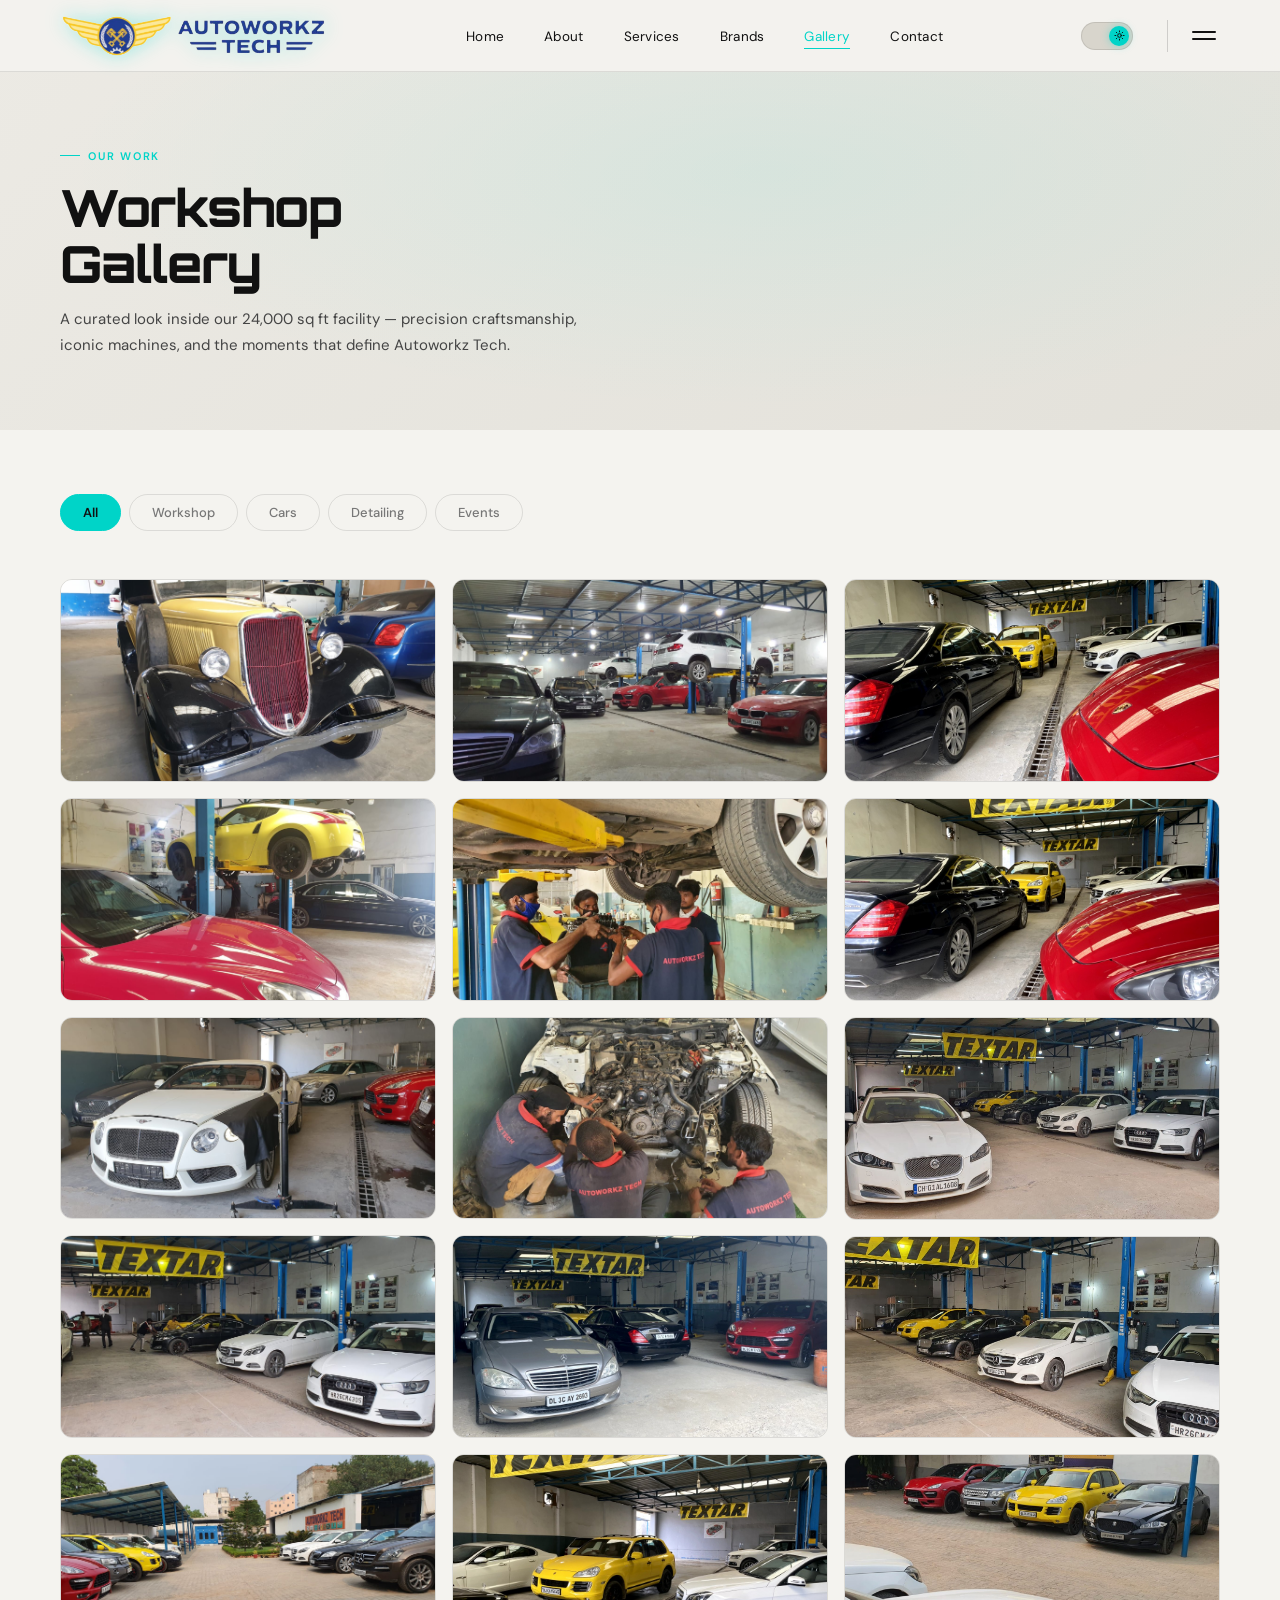
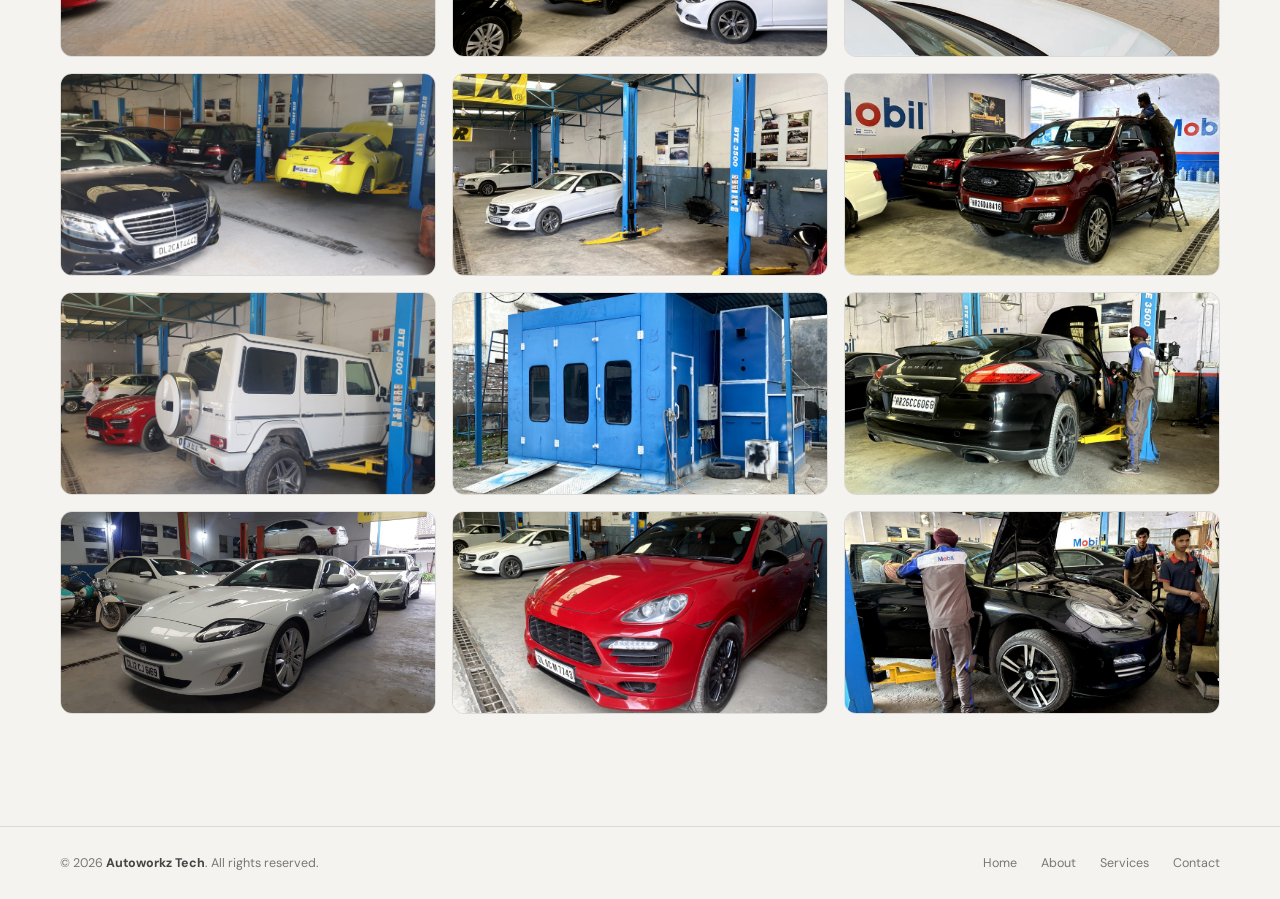
==== gallery.html @ c35561e0 "first commit" ====
﻿<!DOCTYPE html>
<html lang="en">

<head>
    <meta charset="UTF-8" />
    <meta name="viewport" content="width=device-width,initial-scale=1.0" />
    <title>Gallery — Autoworkz Tech</title>
    <meta name="description"
        content="Explore the Autoworkz Tech gallery — behind the scenes of our 24,000 sq ft luxury car service workshop in New Delhi. Porsche, Mercedes, BMW, Bentley & more." />
    <link rel="preconnect" href="https://fonts.googleapis.com" />
    <link rel="preconnect" href="https://fonts.gstatic.com" crossorigin />
    <link
        href="https://fonts.googleapis.com/css2?family=Orbitron:wght@400;600;700;800;900&family=DM+Sans:ital,wght@0,300;0,400;0,500;0,600;1,400&display=swap"
        rel="stylesheet" />
    <link rel="stylesheet" href="css/gallery.css" />
    <script>
        /* Prevent flash of wrong theme */
        (function () {
            var saved = localStorage.getItem('awt-theme');
            var sys = window.matchMedia('(prefers-color-scheme: dark)').matches ? 'dark' : 'light';
            document.documentElement.dataset.theme = saved || sys;
        })();
    </script>
</head>

<body>

    <!-- ══════════ NAVBAR ══════════ -->
    <nav class="navbar" id="navbar">
        <div class="container">
            <a href="index.html" class="logo">
                <img src="awt-h-logo.png" alt="Autoworkz Tech Logo"
                    style="height:44px;width:auto;display:block;filter:drop-shadow(0 0 10px rgba(0,212,200,.35));" />
            </a>
            <ul class="nav-links">
                <li><a href="index.html#home">Home</a></li>
                <li><a href="index.html#about">About</a></li>
                <li><a href="index.html#services">Services</a></li>
                <li><a href="index.html#brands">Brands</a></li>
                <li><a href="gallery.html" class="active">Gallery</a></li>
                <li><a href="index.html#contact">Contact</a></li>
            </ul>
            <div class="nav-right">
                <button class="theme-toggle" id="themeToggle" aria-label="Toggle colour theme">
                    <span class="tt-track">
                        <span class="tt-thumb">
                            <svg class="tt-icon tt-sun" viewBox="0 0 24 24">
                                <circle cx="12" cy="12" r="4" />
                                <line x1="12" y1="2" x2="12" y2="4" />
                                <line x1="12" y1="20" x2="12" y2="22" />
                                <line x1="4.93" y1="4.93" x2="6.34" y2="6.34" />
                                <line x1="17.66" y1="17.66" x2="19.07" y2="19.07" />
                                <line x1="2" y1="12" x2="4" y2="12" />
                                <line x1="20" y1="12" x2="22" y2="12" />
                                <line x1="4.93" y1="19.07" x2="6.34" y2="17.66" />
                                <line x1="17.66" y1="6.34" x2="19.07" y2="4.93" />
                            </svg>
                            <svg class="tt-icon tt-moon" viewBox="0 0 24 24">
                                <path d="M21 12.79A9 9 0 1 1 11.21 3 7 7 0 0 0 21 12.79z" stroke-linejoin="round" />
                            </svg>
                        </span>
                    </span>
                </button>
                <div class="nav-div"></div>
                <button class="hamburger" id="hbg" aria-label="Menu"><span></span><span></span></button>
            </div>
        </div>
    </nav>

    <!-- ══════════ MOBILE NAV ══════════ -->
    <div class="nav-mobile" id="navMobile">
        <div class="nav-mobile-inner">
            <a href="index.html#home" class="nav-m-link">Home</a>
            <a href="index.html#about" class="nav-m-link">About</a>
            <a href="index.html#services" class="nav-m-link">Services</a>
            <a href="index.html#brands" class="nav-m-link">Brands</a>
            <a href="gallery.html" class="nav-m-link">Gallery</a>
            <a href="index.html#contact" class="nav-m-link">Contact</a>
        </div>
    </div>

    <!-- ══════════ PAGE HERO ══════════ -->
    <section class="page-hero">
        <div class="container page-hero-content">
            <div class="page-eyebrow">Our Work</div>
            <h1 class="page-title">Workshop<br />Gallery</h1>
            <p class="page-sub">A curated look inside our 24,000 sq ft facility — precision craftsmanship,
                iconic
                machines, and the moments that define Autoworkz Tech.</p>
        </div>
    </section>

    <!-- ══════════ GALLERY ══════════ -->
    <section class="gallery-section">
        <div class="container">

            <!-- Filter Tabs -->
            <div class="gallery-filters">
                <button class="filter-btn active" data-filter="all">All</button>
                <button class="filter-btn" data-filter="workshop">Workshop</button>
                <button class="filter-btn" data-filter="cars">Cars</button>
                <button class="filter-btn" data-filter="detailing">Detailing</button>
                <button class="filter-btn" data-filter="events">Events</button>
            </div>

            <!-- Masonry Grid — Autoworkz Tech assets -->
            <div class="gallery-grid" id="galleryGrid">

                <div class="gallery-item" data-category="workshop" data-title="Precision Service Bay"
                    data-tag="Workshop">
                    <img src="assets/carservice-8.jpg" alt="Precision service bay at Autoworkz Tech" loading="lazy" />
                    <div class="gallery-overlay">
                        <span class="gallery-overlay-tag">Workshop</span>
                        <span class="gallery-overlay-title">Precision Service Bay</span>
                    </div>
                    <div class="gallery-zoom-icon">
                        <svg viewBox="0 0 24 24">
                            <circle cx="11" cy="11" r="8" />
                            <line x1="21" y1="21" x2="16.65" y2="16.65" />
                            <line x1="11" y1="8" x2="11" y2="14" />
                            <line x1="8" y1="11" x2="14" y2="11" />
                        </svg>
                    </div>
                </div>

                <div class="gallery-item" data-category="cars" data-title="Luxury Car — In for Service" data-tag="Cars">
                    <img src="assets/carservice-9-1.jpg" alt="Luxury car in for service at Autoworkz Tech"
                        loading="lazy" />
                    <div class="gallery-overlay">
                        <span class="gallery-overlay-tag">Cars</span>
                        <span class="gallery-overlay-title">Luxury Car — In for Service</span>
                    </div>
                    <div class="gallery-zoom-icon">
                        <svg viewBox="0 0 24 24">
                            <circle cx="11" cy="11" r="8" />
                            <line x1="21" y1="21" x2="16.65" y2="16.65" />
                            <line x1="11" y1="8" x2="11" y2="14" />
                            <line x1="8" y1="11" x2="14" y2="11" />
                        </svg>
                    </div>
                </div>

                <div class="gallery-item" data-category="detailing" data-title="Deep Clean Detail" data-tag="Detailing">
                    <img src="assets/carservice-12-1.jpg" alt="Deep clean detailing work" loading="lazy" />
                    <div class="gallery-overlay">
                        <span class="gallery-overlay-tag">Detailing</span>
                        <span class="gallery-overlay-title">Deep Clean Detail</span>
                    </div>
                    <div class="gallery-zoom-icon">
                        <svg viewBox="0 0 24 24">
                            <circle cx="11" cy="11" r="8" />
                            <line x1="21" y1="21" x2="16.65" y2="16.65" />
                            <line x1="11" y1="8" x2="11" y2="14" />
                            <line x1="8" y1="11" x2="14" y2="11" />
                        </svg>
                    </div>
                </div>

                <div class="gallery-item" data-category="workshop" data-title="Under the Hood" data-tag="Workshop">
                    <img src="assets/carservice-14-1.jpg" alt="Engine diagnostic check at Autoworkz Tech"
                        loading="lazy" />
                    <div class="gallery-overlay">
                        <span class="gallery-overlay-tag">Workshop</span>
                        <span class="gallery-overlay-title">Under the Hood</span>
                    </div>
                    <div class="gallery-zoom-icon">
                        <svg viewBox="0 0 24 24">
                            <circle cx="11" cy="11" r="8" />
                            <line x1="21" y1="21" x2="16.65" y2="16.65" />
                            <line x1="11" y1="8" x2="11" y2="14" />
                            <line x1="8" y1="11" x2="14" y2="11" />
                        </svg>
                    </div>
                </div>

                <div class="gallery-item" data-category="cars" data-title="Performance Ready" data-tag="Cars">
                    <img src="assets/carservice-15.jpg" alt="Performance car ready at Autoworkz Tech" loading="lazy" />
                    <div class="gallery-overlay">
                        <span class="gallery-overlay-tag">Cars</span>
                        <span class="gallery-overlay-title">Performance Ready</span>
                    </div>
                    <div class="gallery-zoom-icon">
                        <svg viewBox="0 0 24 24">
                            <circle cx="11" cy="11" r="8" />
                            <line x1="21" y1="21" x2="16.65" y2="16.65" />
                            <line x1="11" y1="8" x2="11" y2="14" />
                            <line x1="8" y1="11" x2="14" y2="11" />
                        </svg>
                    </div>
                </div>

                <div class="gallery-item" data-category="detailing" data-title="Paint Correction" data-tag="Detailing">
                    <img src="assets/carservice-16.jpg" alt="Paint correction work at Autoworkz Tech" loading="lazy" />
                    <div class="gallery-overlay">
                        <span class="gallery-overlay-tag">Detailing</span>
                        <span class="gallery-overlay-title">Paint Correction</span>
                    </div>
                    <div class="gallery-zoom-icon">
                        <svg viewBox="0 0 24 24">
                            <circle cx="11" cy="11" r="8" />
                            <line x1="21" y1="21" x2="16.65" y2="16.65" />
                            <line x1="11" y1="8" x2="11" y2="14" />
                            <line x1="8" y1="11" x2="14" y2="11" />
                        </svg>
                    </div>
                </div>

                <div class="gallery-item" data-category="workshop" data-title="Suspension Work" data-tag="Workshop">
                    <img src="assets/carservice-19-1.jpg" alt="Suspension overhaul at Autoworkz Tech" loading="lazy" />
                    <div class="gallery-overlay">
                        <span class="gallery-overlay-tag">Workshop</span>
                        <span class="gallery-overlay-title">Suspension Work</span>
                    </div>
                    <div class="gallery-zoom-icon">
                        <svg viewBox="0 0 24 24">
                            <circle cx="11" cy="11" r="8" />
                            <line x1="21" y1="21" x2="16.65" y2="16.65" />
                            <line x1="11" y1="8" x2="11" y2="14" />
                            <line x1="8" y1="11" x2="14" y2="11" />
                        </svg>
                    </div>
                </div>

                <div class="gallery-item" data-category="cars" data-title="Showcase — Workshop Floor" data-tag="Cars">
                    <img src="assets/carservice-20-1.jpg" alt="Car on workshop floor at Autoworkz Tech"
                        loading="lazy" />
                    <div class="gallery-overlay">
                        <span class="gallery-overlay-tag">Cars</span>
                        <span class="gallery-overlay-title">Showcase — Workshop Floor</span>
                    </div>
                    <div class="gallery-zoom-icon">
                        <svg viewBox="0 0 24 24">
                            <circle cx="11" cy="11" r="8" />
                            <line x1="21" y1="21" x2="16.65" y2="16.65" />
                            <line x1="11" y1="8" x2="11" y2="14" />
                            <line x1="8" y1="11" x2="14" y2="11" />
                        </svg>
                    </div>
                </div>

                <div class="gallery-item" data-category="events" data-title="Open House 2024" data-tag="Events">
                    <img src="assets/carservice-21-1.jpg" alt="Autoworkz Open House 2024" loading="lazy" />
                    <div class="gallery-overlay">
                        <span class="gallery-overlay-tag">Events</span>
                        <span class="gallery-overlay-title">Open House 2024</span>
                    </div>
                    <div class="gallery-zoom-icon">
                        <svg viewBox="0 0 24 24">
                            <circle cx="11" cy="11" r="8" />
                            <line x1="21" y1="21" x2="16.65" y2="16.65" />
                            <line x1="11" y1="8" x2="11" y2="14" />
                            <line x1="8" y1="11" x2="14" y2="11" />
                        </svg>
                    </div>
                </div>

                <div class="gallery-item" data-category="detailing" data-title="Interior Restoration"
                    data-tag="Detailing">
                    <img src="assets/carservice-22.jpg" alt="Interior restoration at Autoworkz Tech" loading="lazy" />
                    <div class="gallery-overlay">
                        <span class="gallery-overlay-tag">Detailing</span>
                        <span class="gallery-overlay-title">Interior Restoration</span>
                    </div>
                    <div class="gallery-zoom-icon">
                        <svg viewBox="0 0 24 24">
                            <circle cx="11" cy="11" r="8" />
                            <line x1="21" y1="21" x2="16.65" y2="16.65" />
                            <line x1="11" y1="8" x2="11" y2="14" />
                            <line x1="8" y1="11" x2="14" y2="11" />
                        </svg>
                    </div>
                </div>

                <div class="gallery-item" data-category="workshop" data-title="Diagnostic Suite" data-tag="Workshop">
                    <img src="assets/carservice-23-1.jpg" alt="Diagnostic suite at Autoworkz Tech" loading="lazy" />
                    <div class="gallery-overlay">
                        <span class="gallery-overlay-tag">Workshop</span>
                        <span class="gallery-overlay-title">Diagnostic Suite</span>
                    </div>
                    <div class="gallery-zoom-icon">
                        <svg viewBox="0 0 24 24">
                            <circle cx="11" cy="11" r="8" />
                            <line x1="21" y1="21" x2="16.65" y2="16.65" />
                            <line x1="11" y1="8" x2="11" y2="14" />
                            <line x1="8" y1="11" x2="14" y2="11" />
                        </svg>
                    </div>
                </div>

                <div class="gallery-item" data-category="cars" data-title="Wheels & Tyres Fitment" data-tag="Cars">
                    <img src="assets/carservice-26-1.jpg" alt="Wheel and tyre fitment at Autoworkz Tech"
                        loading="lazy" />
                    <div class="gallery-overlay">
                        <span class="gallery-overlay-tag">Cars</span>
                        <span class="gallery-overlay-title">Wheels & Tyres Fitment</span>
                    </div>
                    <div class="gallery-zoom-icon">
                        <svg viewBox="0 0 24 24">
                            <circle cx="11" cy="11" r="8" />
                            <line x1="21" y1="21" x2="16.65" y2="16.65" />
                            <line x1="11" y1="8" x2="11" y2="14" />
                            <line x1="8" y1="11" x2="14" y2="11" />
                        </svg>
                    </div>
                </div>

                <div class="gallery-item" data-category="events" data-title="Luxury Car Meet" data-tag="Events">
                    <img src="assets/carservice-27.jpg" alt="Luxury car meet at Autoworkz Tech" loading="lazy" />
                    <div class="gallery-overlay">
                        <span class="gallery-overlay-tag">Events</span>
                        <span class="gallery-overlay-title">Luxury Car Meet</span>
                    </div>
                    <div class="gallery-zoom-icon">
                        <svg viewBox="0 0 24 24">
                            <circle cx="11" cy="11" r="8" />
                            <line x1="21" y1="21" x2="16.65" y2="16.65" />
                            <line x1="11" y1="8" x2="11" y2="14" />
                            <line x1="8" y1="11" x2="14" y2="11" />
                        </svg>
                    </div>
                </div>

                <div class="gallery-item" data-category="detailing" data-title="Ceramic Coat Application"
                    data-tag="Detailing">
                    <img src="assets/carservice-28.jpg" alt="Ceramic coating application at Autoworkz Tech"
                        loading="lazy" />
                    <div class="gallery-overlay">
                        <span class="gallery-overlay-tag">Detailing</span>
                        <span class="gallery-overlay-title">Ceramic Coat Application</span>
                    </div>
                    <div class="gallery-zoom-icon">
                        <svg viewBox="0 0 24 24">
                            <circle cx="11" cy="11" r="8" />
                            <line x1="21" y1="21" x2="16.65" y2="16.65" />
                            <line x1="11" y1="8" x2="11" y2="14" />
                            <line x1="8" y1="11" x2="14" y2="11" />
                        </svg>
                    </div>
                </div>

                <div class="gallery-item" data-category="workshop" data-title="Brake & Rotor Service"
                    data-tag="Workshop">
                    <img src="assets/carservice-29.jpg" alt="Brake and rotor service at Autoworkz Tech"
                        loading="lazy" />
                    <div class="gallery-overlay">
                        <span class="gallery-overlay-tag">Workshop</span>
                        <span class="gallery-overlay-title">Brake & Rotor Service</span>
                    </div>
                    <div class="gallery-zoom-icon">
                        <svg viewBox="0 0 24 24">
                            <circle cx="11" cy="11" r="8" />
                            <line x1="21" y1="21" x2="16.65" y2="16.65" />
                            <line x1="11" y1="8" x2="11" y2="14" />
                            <line x1="8" y1="11" x2="14" y2="11" />
                        </svg>
                    </div>
                </div>

                <div class="gallery-item" data-category="cars" data-title="Post-Service Handover" data-tag="Cars">
                    <img src="assets/carservice-30-1.jpg" alt="Post-service car handover at Autoworkz Tech"
                        loading="lazy" />
                    <div class="gallery-overlay">
                        <span class="gallery-overlay-tag">Cars</span>
                        <span class="gallery-overlay-title">Post-Service Handover</span>
                    </div>
                    <div class="gallery-zoom-icon">
                        <svg viewBox="0 0 24 24">
                            <circle cx="11" cy="11" r="8" />
                            <line x1="21" y1="21" x2="16.65" y2="16.65" />
                            <line x1="11" y1="8" x2="11" y2="14" />
                            <line x1="8" y1="11" x2="14" y2="11" />
                        </svg>
                    </div>
                </div>

                <div class="gallery-item" data-category="events" data-title="Annual Autoworkz Showcase"
                    data-tag="Events">
                    <img src="assets/carservice-31.jpg" alt="Annual Autoworkz Tech showcase" loading="lazy" />
                    <div class="gallery-overlay">
                        <span class="gallery-overlay-tag">Events</span>
                        <span class="gallery-overlay-title">Annual Autoworkz Showcase</span>
                    </div>
                    <div class="gallery-zoom-icon">
                        <svg viewBox="0 0 24 24">
                            <circle cx="11" cy="11" r="8" />
                            <line x1="21" y1="21" x2="16.65" y2="16.65" />
                            <line x1="11" y1="8" x2="11" y2="14" />
                            <line x1="8" y1="11" x2="14" y2="11" />
                        </svg>
                    </div>
                </div>

                <div class="gallery-item" data-category="workshop" data-title="Full Lift Inspection"
                    data-tag="Workshop">
                    <img src="assets/carservice-32-1.jpg" alt="Full lift inspection at Autoworkz Tech" loading="lazy" />
                    <div class="gallery-overlay">
                        <span class="gallery-overlay-tag">Workshop</span>
                        <span class="gallery-overlay-title">Full Lift Inspection</span>
                    </div>
                    <div class="gallery-zoom-icon">
                        <svg viewBox="0 0 24 24">
                            <circle cx="11" cy="11" r="8" />
                            <line x1="21" y1="21" x2="16.65" y2="16.65" />
                            <line x1="11" y1="8" x2="11" y2="14" />
                            <line x1="8" y1="11" x2="14" y2="11" />
                        </svg>
                    </div>
                </div>

                <div class="gallery-item" data-category="detailing" data-title="Polishing Finish" data-tag="Detailing">
                    <img src="assets/carservice-33.jpg" alt="Machine polishing finish at Autoworkz Tech"
                        loading="lazy" />
                    <div class="gallery-overlay">
                        <span class="gallery-overlay-tag">Detailing</span>
                        <span class="gallery-overlay-title">Polishing Finish</span>
                    </div>
                    <div class="gallery-zoom-icon">
                        <svg viewBox="0 0 24 24">
                            <circle cx="11" cy="11" r="8" />
                            <line x1="21" y1="21" x2="16.65" y2="16.65" />
                            <line x1="11" y1="8" x2="11" y2="14" />
                            <line x1="8" y1="11" x2="14" y2="11" />
                        </svg>
                    </div>
                </div>

                <div class="gallery-item" data-category="cars" data-title="High-Performance Build" data-tag="Cars">
                    <img src="assets/carservice-34.jpg" alt="High-performance build at Autoworkz Tech" loading="lazy" />
                    <div class="gallery-overlay">
                        <span class="gallery-overlay-tag">Cars</span>
                        <span class="gallery-overlay-title">High-Performance Build</span>
                    </div>
                    <div class="gallery-zoom-icon">
                        <svg viewBox="0 0 24 24">
                            <circle cx="11" cy="11" r="8" />
                            <line x1="21" y1="21" x2="16.65" y2="16.65" />
                            <line x1="11" y1="8" x2="11" y2="14" />
                            <line x1="8" y1="11" x2="14" y2="11" />
                        </svg>
                    </div>
                </div>

                <div class="gallery-item" data-category="workshop" data-title="Gearbox Overhaul" data-tag="Workshop">
                    <img src="assets/carservice-35.jpg" alt="Gearbox overhaul at Autoworkz Tech" loading="lazy" />
                    <div class="gallery-overlay">
                        <span class="gallery-overlay-tag">Workshop</span>
                        <span class="gallery-overlay-title">Gearbox Overhaul</span>
                    </div>
                    <div class="gallery-zoom-icon">
                        <svg viewBox="0 0 24 24">
                            <circle cx="11" cy="11" r="8" />
                            <line x1="21" y1="21" x2="16.65" y2="16.65" />
                            <line x1="11" y1="8" x2="11" y2="14" />
                            <line x1="8" y1="11" x2="14" y2="11" />
                        </svg>
                    </div>
                </div>

                <div class="gallery-item" data-category="detailing" data-title="Exterior Wrap Prep"
                    data-tag="Detailing">
                    <img src="assets/carservice-37.jpg" alt="Exterior wrap prep at Autoworkz Tech" loading="lazy" />
                    <div class="gallery-overlay">
                        <span class="gallery-overlay-tag">Detailing</span>
                        <span class="gallery-overlay-title">Exterior Wrap Prep</span>
                    </div>
                    <div class="gallery-zoom-icon">
                        <svg viewBox="0 0 24 24">
                            <circle cx="11" cy="11" r="8" />
                            <line x1="21" y1="21" x2="16.65" y2="16.65" />
                            <line x1="11" y1="8" x2="11" y2="14" />
                            <line x1="8" y1="11" x2="14" y2="11" />
                        </svg>
                    </div>
                </div>

                <div class="gallery-item" data-category="events" data-title="Client Delivery Day" data-tag="Events">
                    <img src="assets/carservice-38-2.jpg" alt="Client car delivery day at Autoworkz Tech"
                        loading="lazy" />
                    <div class="gallery-overlay">
                        <span class="gallery-overlay-tag">Events</span>
                        <span class="gallery-overlay-title">Client Delivery Day</span>
                    </div>
                    <div class="gallery-zoom-icon">
                        <svg viewBox="0 0 24 24">
                            <circle cx="11" cy="11" r="8" />
                            <line x1="21" y1="21" x2="16.65" y2="16.65" />
                            <line x1="11" y1="8" x2="11" y2="14" />
                            <line x1="8" y1="11" x2="14" y2="11" />
                        </svg>
                    </div>
                </div>

                <div class="gallery-item" data-category="cars" data-title="Detail Shot — Stance" data-tag="Cars">
                    <img src="assets/carservice-39-1.jpg" alt="Car stance detail shot at Autoworkz Tech"
                        loading="lazy" />
                    <div class="gallery-overlay">
                        <span class="gallery-overlay-tag">Cars</span>
                        <span class="gallery-overlay-title">Detail Shot — Stance</span>
                    </div>
                    <div class="gallery-zoom-icon">
                        <svg viewBox="0 0 24 24">
                            <circle cx="11" cy="11" r="8" />
                            <line x1="21" y1="21" x2="16.65" y2="16.65" />
                            <line x1="11" y1="8" x2="11" y2="14" />
                            <line x1="8" y1="11" x2="14" y2="11" />
                        </svg>
                    </div>
                </div>
            </div>
    </section>

    <!-- ══════════ LIGHTBOX ══════════ -->
    <div class="lightbox" id="lightbox" role="dialog" aria-modal="true" aria-label="Image viewer">
        <div class="lightbox-inner">
            <button class="lightbox-close" id="lbClose" aria-label="Close">
                <svg viewBox="0 0 24 24">
                    <line x1="18" y1="6" x2="6" y2="18" />
                    <line x1="6" y1="6" x2="18" y2="18" />
                </svg>
            </button>
            <button class="lightbox-nav lightbox-prev" id="lbPrev" aria-label="Previous">
                <svg viewBox="0 0 24 24">
                    <polyline points="15 18 9 12 15 6" />
                </svg>
            </button>
            <img class="lightbox-img" id="lbImg" src="" alt="" />
            <button class="lightbox-nav lightbox-next" id="lbNext" aria-label="Next">
                <svg viewBox="0 0 24 24">
                    <polyline points="9 18 15 12 9 6" />
                </svg>
            </button>
            <div class="lightbox-caption">
                <div class="lightbox-caption-tag" id="lbTag"></div>
                <div class="lightbox-caption-title" id="lbTitle"></div>
            </div>
        </div>
    </div>

    <!-- ══════════ FOOTER ══════════ -->
    <footer class="footer">
        <div class="container">
            <div class="footer-left">
                &copy; 2026 <strong>Autoworkz Tech</strong>. All rights reserved.
            </div>
            <div class="footer-right">
                <a href="index.html">Home</a>
                <a href="index.html#about">About</a>
                <a href="index.html#services">Services</a>
                <a href="index.html#contact">Contact</a>
            </div>
        </div>
    </footer>
    <script src="js/gallery.js"></script>
</body>

</html>
---- css/gallery.css ----
﻿:root {
    --bg: #1a1a1a;
    --bg2: #202020;
    --bg3: #252525;
    --bg4: #2e2e2e;
    --txt: #fff;
    --txt2: #ccc;
    --muted: #888;
    --accent: #00d4c8;
    --accent-glow: rgba(0, 212, 200, .4);
    --accent-dark: #00a89e;
    --border: rgba(255, 255, 255, .1);
    --div: rgba(255, 255, 255, .18);
    --r-card: 12px;
    --r-btn: 50px;
    --shadow-accent: 0 0 24px rgba(0, 212, 200, .35);
    --fast: 150ms ease;
    --mid: 250ms ease;
    --max: 1280px;
}

/* ══ LIGHT MODE OVERRIDES ══ */
[data-theme="light"] {
    --bg: #f4f3ef;
    --bg2: #eceae4;
    --bg3: #e3e1da;
    --bg4: #d8d5cc;
    --txt: #111111;
    --txt2: #444444;
    --muted: #777777;
    --border: rgba(0, 0, 0, .10);
    --div: rgba(0, 0, 0, .15);
    --shadow-accent: 0 0 24px rgba(0, 212, 200, .20);
}

[data-theme="light"] .navbar.scrolled {
    background: rgba(244, 243, 239, .95);
}

/* Gallery navbar always-visible bg */
[data-theme="light"] .navbar {
    background: rgba(244, 243, 239, .95);
    border-bottom-color: rgba(0, 0, 0, .10);
}

/* Page hero */
[data-theme="light"] .page-hero {
    background: linear-gradient(135deg, #eceae4 0%, #e3e1da 100%);
}

/* ══ THEME TOGGLE PILL ══ */
.theme-toggle {
    background: none;
    border: none;
    cursor: pointer;
    padding: 0;
    display: flex;
    align-items: center;
    margin-right: 14px;
    flex-shrink: 0;
}

.tt-track {
    width: 52px;
    height: 28px;
    background: var(--bg4);
    border-radius: 50px;
    border: 1px solid var(--border);
    position: relative;
    transition: background var(--mid), border-color var(--mid);
}

.tt-thumb {
    position: absolute;
    top: 3px;
    left: 3px;
    width: 20px;
    height: 20px;
    border-radius: 50%;
    background: var(--accent);
    box-shadow: 0 0 8px var(--accent-glow);
    transition: transform var(--mid);
    display: flex;
    align-items: center;
    justify-content: center;
}

[data-theme="light"] .tt-thumb {
    transform: translateX(24px);
}

.tt-icon {
    width: 11px;
    height: 11px;
    stroke: #0a0a0a;
    fill: none;
    stroke-width: 2;
    stroke-linecap: round;
    position: absolute;
    transition: opacity var(--mid);
}

.tt-sun {
    opacity: 0;
}

.tt-moon {
    opacity: 1;
}

[data-theme="light"] .tt-sun {
    opacity: 1;
}

[data-theme="light"] .tt-moon {
    opacity: 0;
}

*,
*::before,
*::after {
    box-sizing: border-box;
    margin: 0;
    padding: 0;
}

html {
    scroll-behavior: smooth;
}

body {
    font-family: 'DM Sans', sans-serif;
    background: var(--bg);
    color: var(--txt);
    overflow-x: hidden;
}

img {
    display: block;
    max-width: 100%;
}

a {
    text-decoration: none;
    color: inherit;
}

ul {
    list-style: none;
}

/* ── Container ── */
.container {
    max-width: var(--max);
    margin: 0 auto;
    padding: 0 60px;
}

/* ══════════════ NAVBAR ══════════════ */
.navbar {
    position: fixed;
    top: 0;
    left: 0;
    right: 0;
    z-index: 100;
    height: 72px;
    display: flex;
    align-items: center;
    background: rgba(26, 26, 26, .93);
    backdrop-filter: blur(16px);
    border-bottom: 1px solid var(--border);
}

.navbar .container {
    display: flex;
    align-items: center;
    width: 100%;
}

.logo {
    display: flex;
    align-items: center;
    gap: 10px;
    flex-shrink: 0;
}

.logo-icon {
    width: 40px;
    height: 40px;
}

.logo-icon svg {
    width: 100%;
    height: 100%;
    filter: drop-shadow(0 0 10px rgba(0, 212, 200, .55));
}

.logo-text {
    display: flex;
    flex-direction: column;
    line-height: 1;
}

.logo-name {
    font-family: 'Orbitron', sans-serif;
    font-size: 16px;
    font-weight: 800;
    letter-spacing: .06em;
    color: var(--txt);
}

.logo-tag {
    font-size: 9px;
    font-weight: 500;
    letter-spacing: .18em;
    text-transform: uppercase;
    color: var(--accent);
}

.nav-links {
    display: flex;
    align-items: center;
    gap: 40px;
    margin: 0 auto;
}

.nav-links a {
    font-size: 13.5px;
    letter-spacing: .02em;
    color: var(--txt);
    transition: color var(--fast);
    position: relative;
}

.nav-links a::after {
    content: '';
    position: absolute;
    bottom: -4px;
    left: 0;
    width: 0;
    height: 1px;
    background: var(--accent);
    transition: width var(--fast);
}

.nav-links a:hover {
    color: var(--accent);
}

.nav-links a:hover::after {
    width: 100%;
}

.nav-links a.active {
    color: var(--accent);
}

.nav-links a.active::after {
    width: 100%;
}

.nav-right {
    display: flex;
    align-items: center;
    gap: 20px;
    flex-shrink: 0;
}

.nav-div {
    width: 1px;
    height: 32px;
    background: var(--div);
}

.hamburger {
    display: flex;
    flex-direction: column;
    gap: 5px;
    cursor: pointer;
    padding: 4px;
    background: none;
    border: none;
}

.hamburger span {
    display: block;
    width: 24px;
    height: 2px;
    background: var(--txt);
    border-radius: 2px;
    transition: var(--fast);
}

.hamburger:hover span {
    background: var(--accent);
}

/* ══════════════ PAGE HERO ══════════════ */
.page-hero {
    position: relative;
    padding: 140px 0 72px;
    overflow: hidden;
    background: linear-gradient(135deg, #181818 0%, #1e1e1e 100%);
}

.page-hero::before {
    content: '';
    position: absolute;
    inset: 0;
    background: radial-gradient(ellipse at 60% 40%, rgba(0, 212, 200, .07) 0%, transparent 65%);
}

.page-hero-content {
    position: relative;
    z-index: 1;
}

.page-eyebrow {
    display: inline-flex;
    align-items: center;
    gap: 8px;
    font-size: 11px;
    font-weight: 600;
    letter-spacing: .16em;
    text-transform: uppercase;
    color: var(--accent);
    margin-bottom: 16px;
}

.page-eyebrow::before {
    content: '';
    width: 20px;
    height: 1px;
    background: var(--accent);
}

.page-title {
    font-family: 'Orbitron', sans-serif;
    font-size: clamp(32px, 4vw, 54px);
    font-weight: 800;
    line-height: 1.1;
    letter-spacing: -.02em;
    color: var(--txt);
    margin-bottom: 16px;
}

.page-sub {
    font-size: 15px;
    line-height: 1.7;
    color: var(--txt2);
    max-width: 560px;
}

/* ══════════════ GALLERY SECTION ══════════════ */
.gallery-section {
    padding: 64px 0 96px;
    background: var(--bg);
}

/* Filter Tabs */
.gallery-filters {
    display: flex;
    align-items: center;
    gap: 8px;
    flex-wrap: wrap;
    margin-bottom: 48px;
}

.filter-btn {
    background: transparent;
    border: 1px solid var(--border);
    border-radius: var(--r-btn);
    padding: 9px 22px;
    font-family: 'DM Sans', sans-serif;
    font-size: 13px;
    font-weight: 500;
    color: var(--muted);
    cursor: pointer;
    transition: border-color var(--fast), color var(--fast), background var(--fast);
}

.filter-btn:hover {
    border-color: rgba(0, 212, 200, .4);
    color: var(--txt);
}

.filter-btn.active {
    background: var(--accent);
    border-color: var(--accent);
    color: #111;
    font-weight: 600;
}

/* Masonry Grid */
.gallery-grid {
    columns: 3;
    column-gap: 16px;
}

.gallery-item {
    break-inside: avoid;
    margin-bottom: 16px;
    border-radius: var(--r-card);
    overflow: hidden;
    position: relative;
    cursor: pointer;
    border: 1px solid var(--border);
    opacity: 0;
    transform: translateY(24px);
    transition: opacity .5s ease, transform .5s ease, border-color var(--mid), box-shadow var(--mid);
}

.gallery-item.visible {
    opacity: 1;
    transform: translateY(0);
}

.gallery-item:hover {
    border-color: rgba(0, 212, 200, .4);
    box-shadow: 0 16px 48px rgba(0, 0, 0, .5);
}

.gallery-item img {
    width: 100%;
    height: auto;
    display: block;
    transition: transform .5s cubic-bezier(.23, 1, .32, 1);
}

.gallery-item:hover img {
    transform: scale(1.04);
}

/* Overlay */
.gallery-overlay {
    position: absolute;
    inset: 0;
    background: linear-gradient(to top, rgba(0, 0, 0, .75) 0%, transparent 55%);
    opacity: 0;
    transition: opacity var(--mid);
    display: flex;
    flex-direction: column;
    justify-content: flex-end;
    padding: 20px;
}

.gallery-item:hover .gallery-overlay {
    opacity: 1;
}

.gallery-overlay-tag {
    font-size: 10px;
    font-weight: 600;
    letter-spacing: .12em;
    text-transform: uppercase;
    color: var(--accent);
    margin-bottom: 4px;
}

.gallery-overlay-title {
    font-family: 'Orbitron', sans-serif;
    font-size: 13px;
    font-weight: 700;
    color: var(--txt);
}

.gallery-zoom-icon {
    position: absolute;
    top: 14px;
    right: 14px;
    width: 36px;
    height: 36px;
    background: rgba(0, 212, 200, .18);
    backdrop-filter: blur(8px);
    border: 1px solid rgba(0, 212, 200, .35);
    border-radius: 50%;
    display: flex;
    align-items: center;
    justify-content: center;
    opacity: 0;
    transform: scale(.8);
    transition: opacity var(--mid), transform var(--mid);
}

.gallery-item:hover .gallery-zoom-icon {
    opacity: 1;
    transform: scale(1);
}

.gallery-zoom-icon svg {
    width: 16px;
    height: 16px;
    stroke: var(--accent);
    fill: none;
    stroke-width: 1.8;
    stroke-linecap: round;
    stroke-linejoin: round;
}

/* Hidden items (filter) */
.gallery-item.hidden {
    display: none;
}

/* ══════════════ LIGHTBOX ══════════════ */
.lightbox {
    position: fixed;
    inset: 0;
    z-index: 500;
    background: rgba(10, 10, 10, .95);
    backdrop-filter: blur(12px);
    display: flex;
    align-items: center;
    justify-content: center;
    opacity: 0;
    pointer-events: none;
    transition: opacity .3s ease;
}

.lightbox.open {
    opacity: 1;
    pointer-events: all;
}

.lightbox-inner {
    position: relative;
    max-width: 90vw;
    max-height: 90vh;
    display: flex;
    align-items: center;
    justify-content: center;
}

.lightbox-img {
    max-width: 90vw;
    max-height: 85vh;
    border-radius: var(--r-card);
    box-shadow: 0 32px 80px rgba(0, 0, 0, .7);
    transform: scale(.92);
    transition: transform .35s cubic-bezier(.23, 1, .32, 1);
    object-fit: contain;
}

.lightbox.open .lightbox-img {
    transform: scale(1);
}

.lightbox-close {
    position: absolute;
    top: -48px;
    right: 0;
    width: 40px;
    height: 40px;
    background: rgba(255, 255, 255, .08);
    border: 1px solid var(--border);
    border-radius: 50%;
    display: flex;
    align-items: center;
    justify-content: center;
    cursor: pointer;
    transition: background var(--fast), border-color var(--fast);
}

.lightbox-close:hover {
    background: rgba(0, 212, 200, .15);
    border-color: rgba(0, 212, 200, .4);
}

.lightbox-close svg {
    width: 18px;
    height: 18px;
    stroke: var(--txt);
    fill: none;
    stroke-width: 2;
    stroke-linecap: round;
}

.lightbox-nav {
    position: absolute;
    top: 50%;
    transform: translateY(-50%);
    width: 44px;
    height: 44px;
    background: rgba(255, 255, 255, .06);
    border: 1px solid var(--border);
    border-radius: 50%;
    display: flex;
    align-items: center;
    justify-content: center;
    cursor: pointer;
    transition: background var(--fast), border-color var(--fast);
    z-index: 10;
}

.lightbox-nav:hover {
    background: rgba(0, 212, 200, .15);
    border-color: rgba(0, 212, 200, .4);
}

.lightbox-nav svg {
    width: 20px;
    height: 20px;
    stroke: var(--txt);
    fill: none;
    stroke-width: 2;
    stroke-linecap: round;
    stroke-linejoin: round;
}

.lightbox-prev {
    left: -64px;
}

.lightbox-next {
    right: -64px;
}

.lightbox-caption {
    position: absolute;
    bottom: -52px;
    left: 0;
    right: 0;
    text-align: center;
}

.lightbox-caption-tag {
    font-size: 11px;
    font-weight: 600;
    letter-spacing: .12em;
    text-transform: uppercase;
    color: var(--accent);
}

.lightbox-caption-title {
    font-family: 'Orbitron', sans-serif;
    font-size: 13px;
    color: var(--txt2);
    margin-top: 2px;
}

/* ══════════════ FOOTER ══════════════ */
.footer {
    background: var(--bg);
    border-top: 1px solid var(--border);
    padding: 28px 0;
}

.footer .container {
    display: flex;
    align-items: center;
    justify-content: space-between;
    gap: 20px;
    flex-wrap: wrap;
}

.footer-left {
    font-size: 12.5px;
    color: var(--muted);
}

.footer-left strong {
    color: var(--txt2);
}

.footer-right {
    display: flex;
    gap: 24px;
}

.footer-right a {
    font-size: 12.5px;
    color: var(--muted);
    transition: color var(--fast);
}

.footer-right a:hover {
    color: var(--accent);
}

/* ══════════════ RESPONSIVE ══════════════ */
@media(max-width: 1100px) {
    .container {
        padding: 0 36px;
    }

    .gallery-grid {
        columns: 3;
    }
}

@media(max-width: 960px) {
    .container {
        padding: 0 28px;
    }

    .gallery-grid {
        columns: 2;
    }

    .nav-links {
        gap: 24px;
    }
}

@media(max-width: 768px) {
    .container {
        padding: 0 20px;
    }

    .nav-links {
        display: none;
    }

    .nav-right {
        margin-left: auto;
    }

    .page-hero {
        padding: 112px 0 56px;
    }

    .lightbox-prev {
        left: -48px;
    }

    .lightbox-next {
        right: -48px;
    }
}

@media(max-width: 560px) {
    .gallery-grid {
        columns: 1;
    }

    .lightbox-prev,
    .lightbox-next {
        display: none;
    }

    .gallery-section {
        padding: 40px 0 64px;
    }
}

/* ══════════════ MOBILE NAV PANEL ══════════════ */
.nav-mobile {
    display: none;
    position: fixed;
    top: 72px;
    left: 0;
    right: 0;
    background: var(--bg2);
    border-bottom: 1px solid var(--border);
    z-index: 99;
    overflow: hidden;
    max-height: 0;
    opacity: 0;
    transition: max-height 0.38s cubic-bezier(0.4, 0, 0.2, 1), opacity 0.25s ease;
    backdrop-filter: blur(20px);
    -webkit-backdrop-filter: blur(20px);
}

.nav-mobile.open {
    max-height: 520px;
    opacity: 1;
}

.nav-mobile-inner {
    padding: 20px 24px 32px;
    display: flex;
    flex-direction: column;
}

.nav-m-link {
    font-size: 20px;
    font-weight: 600;
    color: var(--txt);
    padding: 14px 0;
    border-bottom: 1px solid var(--border);
    transition: color var(--fast), padding-left 0.2s ease;
    display: block;
    letter-spacing: -0.01em;
}

.nav-m-link:last-child {
    border-bottom: none;
}

.nav-m-link:hover {
    color: var(--accent);
    padding-left: 10px;
}

.hamburger.open span:first-child {
    transform: rotate(45deg) translate(5px, 5px);
}

.hamburger.open span:last-child {
    transform: rotate(-45deg) translate(5px, -5px);
}

@media(max-width:768px) {
    .nav-mobile {
        display: block;
    }
}

[data-theme=light] .nav-mobile {
    background: rgba(244, 243, 239, 0.97);
}
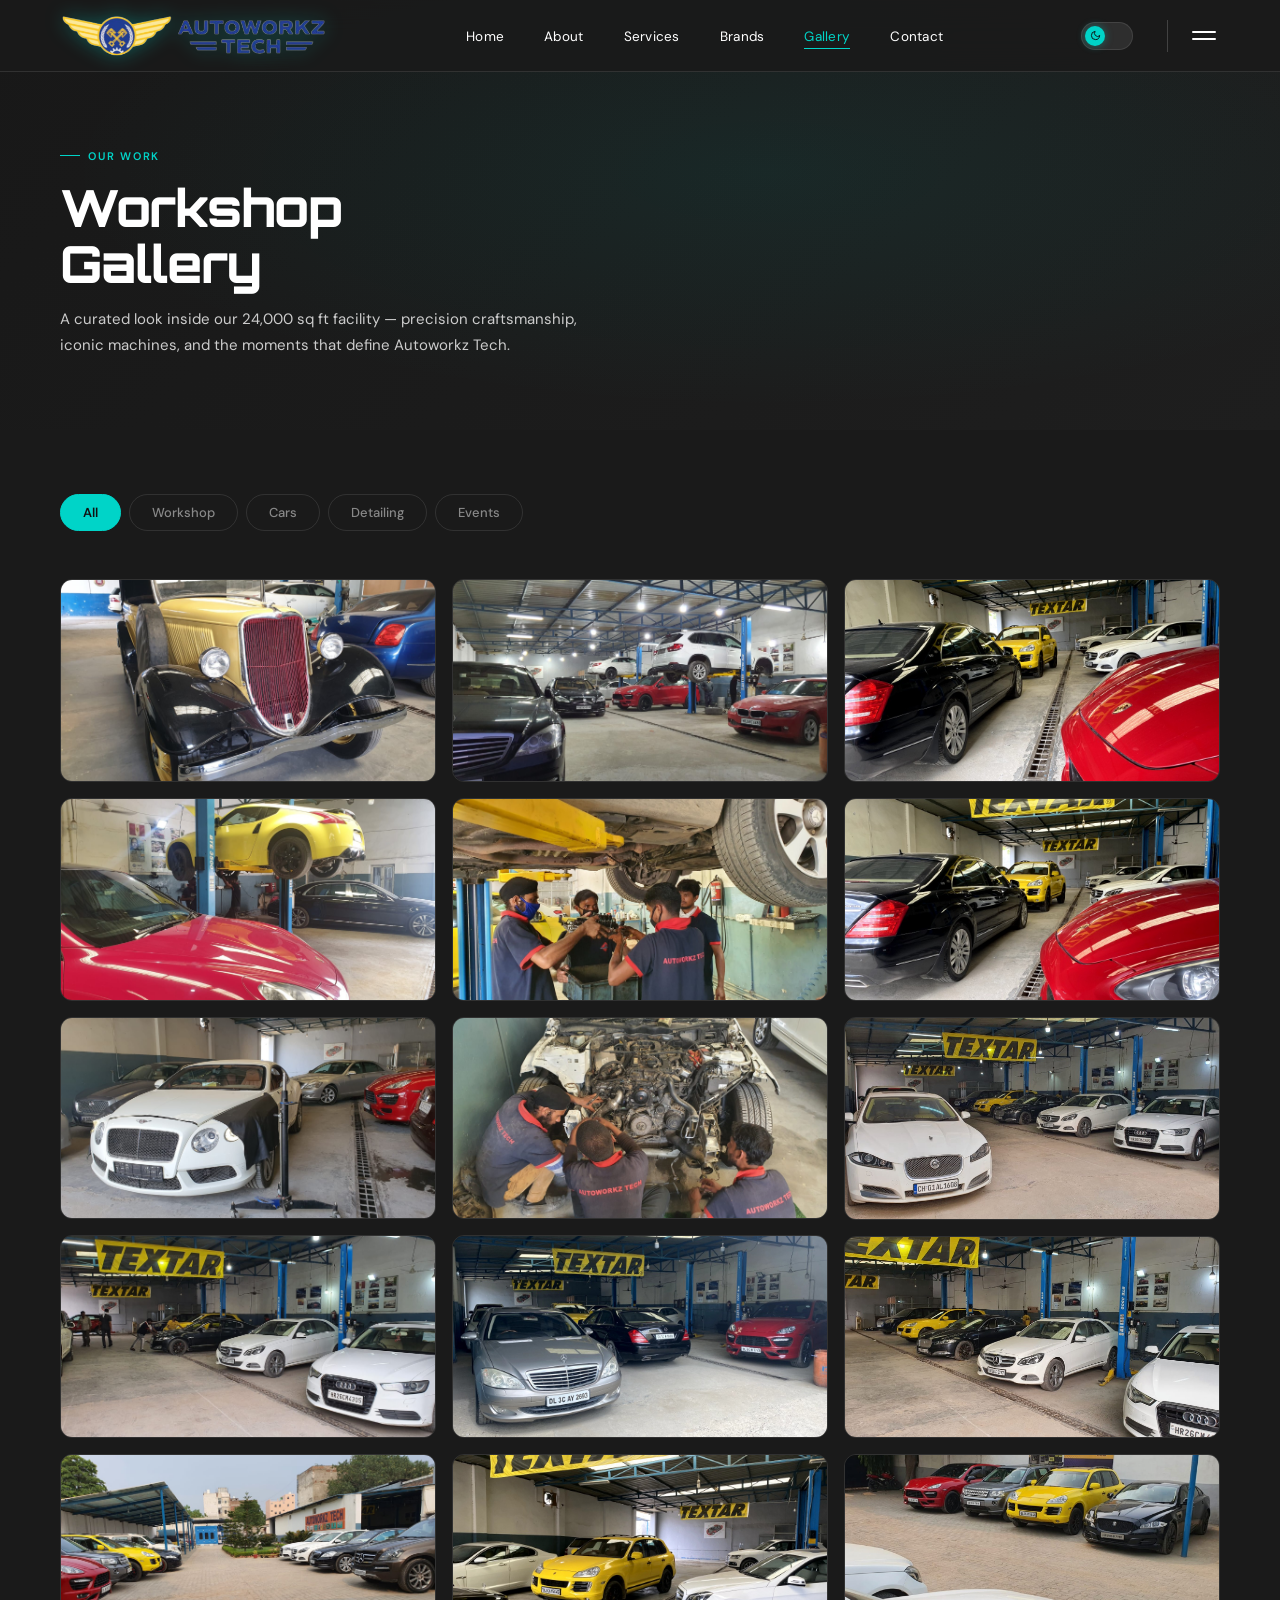
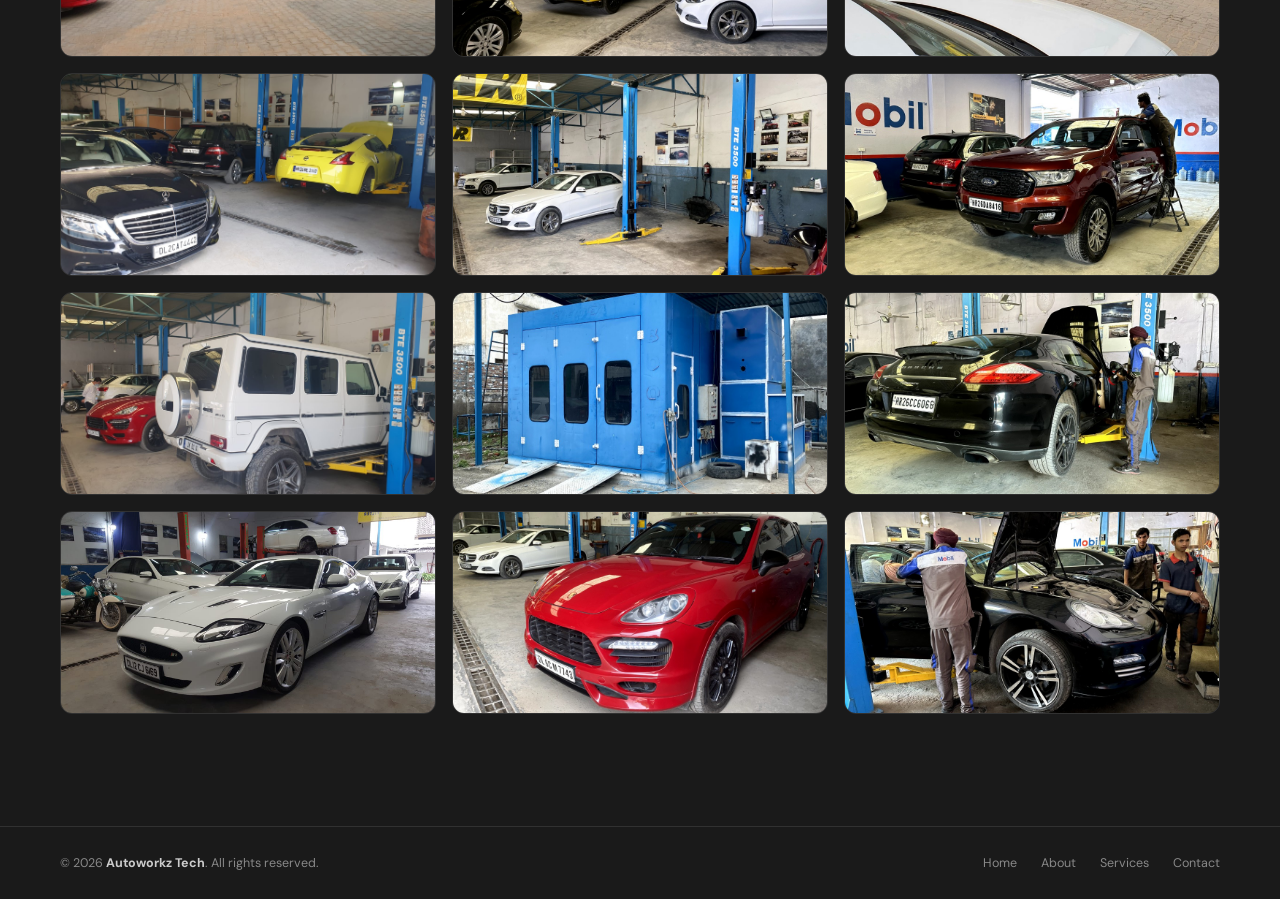
==== commit fe2e68d6: "updates" ====
--- a/gallery.html
+++ b/gallery.html
@@ -1,556 +1,555 @@
-﻿<!DOCTYPE html>
-<html lang="en">
-
-<head>
-    <meta charset="UTF-8" />
-    <meta name="viewport" content="width=device-width,initial-scale=1.0" />
-    <title>Gallery — Autoworkz Tech</title>
-    <meta name="description"
-        content="Explore the Autoworkz Tech gallery — behind the scenes of our 24,000 sq ft luxury car service workshop in New Delhi. Porsche, Mercedes, BMW, Bentley & more." />
-    <link rel="preconnect" href="https://fonts.googleapis.com" />
-    <link rel="preconnect" href="https://fonts.gstatic.com" crossorigin />
-    <link
-        href="https://fonts.googleapis.com/css2?family=Orbitron:wght@400;600;700;800;900&family=DM+Sans:ital,wght@0,300;0,400;0,500;0,600;1,400&display=swap"
-        rel="stylesheet" />
-    <link rel="stylesheet" href="css/gallery.css" />
-    <script>
-        /* Prevent flash of wrong theme */
-        (function () {
-            var saved = localStorage.getItem('awt-theme');
-            var sys = window.matchMedia('(prefers-color-scheme: dark)').matches ? 'dark' : 'light';
-            document.documentElement.dataset.theme = saved || sys;
-        })();
-    </script>
-</head>
-
-<body>
-
-    <!-- ══════════ NAVBAR ══════════ -->
-    <nav class="navbar" id="navbar">
-        <div class="container">
-            <a href="index.html" class="logo">
-                <img src="awt-h-logo.png" alt="Autoworkz Tech Logo"
-                    style="height:44px;width:auto;display:block;filter:drop-shadow(0 0 10px rgba(0,212,200,.35));" />
-            </a>
-            <ul class="nav-links">
-                <li><a href="index.html#home">Home</a></li>
-                <li><a href="index.html#about">About</a></li>
-                <li><a href="index.html#services">Services</a></li>
-                <li><a href="index.html#brands">Brands</a></li>
-                <li><a href="gallery.html" class="active">Gallery</a></li>
-                <li><a href="index.html#contact">Contact</a></li>
-            </ul>
-            <div class="nav-right">
-                <button class="theme-toggle" id="themeToggle" aria-label="Toggle colour theme">
-                    <span class="tt-track">
-                        <span class="tt-thumb">
-                            <svg class="tt-icon tt-sun" viewBox="0 0 24 24">
-                                <circle cx="12" cy="12" r="4" />
-                                <line x1="12" y1="2" x2="12" y2="4" />
-                                <line x1="12" y1="20" x2="12" y2="22" />
-                                <line x1="4.93" y1="4.93" x2="6.34" y2="6.34" />
-                                <line x1="17.66" y1="17.66" x2="19.07" y2="19.07" />
-                                <line x1="2" y1="12" x2="4" y2="12" />
-                                <line x1="20" y1="12" x2="22" y2="12" />
-                                <line x1="4.93" y1="19.07" x2="6.34" y2="17.66" />
-                                <line x1="17.66" y1="6.34" x2="19.07" y2="4.93" />
-                            </svg>
-                            <svg class="tt-icon tt-moon" viewBox="0 0 24 24">
-                                <path d="M21 12.79A9 9 0 1 1 11.21 3 7 7 0 0 0 21 12.79z" stroke-linejoin="round" />
-                            </svg>
-                        </span>
-                    </span>
-                </button>
-                <div class="nav-div"></div>
-                <button class="hamburger" id="hbg" aria-label="Menu"><span></span><span></span></button>
-            </div>
-        </div>
-    </nav>
-
-    <!-- ══════════ MOBILE NAV ══════════ -->
-    <div class="nav-mobile" id="navMobile">
-        <div class="nav-mobile-inner">
-            <a href="index.html#home" class="nav-m-link">Home</a>
-            <a href="index.html#about" class="nav-m-link">About</a>
-            <a href="index.html#services" class="nav-m-link">Services</a>
-            <a href="index.html#brands" class="nav-m-link">Brands</a>
-            <a href="gallery.html" class="nav-m-link">Gallery</a>
-            <a href="index.html#contact" class="nav-m-link">Contact</a>
-        </div>
-    </div>
-
-    <!-- ══════════ PAGE HERO ══════════ -->
-    <section class="page-hero">
-        <div class="container page-hero-content">
-            <div class="page-eyebrow">Our Work</div>
-            <h1 class="page-title">Workshop<br />Gallery</h1>
-            <p class="page-sub">A curated look inside our 24,000 sq ft facility — precision craftsmanship,
-                iconic
-                machines, and the moments that define Autoworkz Tech.</p>
-        </div>
-    </section>
-
-    <!-- ══════════ GALLERY ══════════ -->
-    <section class="gallery-section">
-        <div class="container">
-
-            <!-- Filter Tabs -->
-            <div class="gallery-filters">
-                <button class="filter-btn active" data-filter="all">All</button>
-                <button class="filter-btn" data-filter="workshop">Workshop</button>
-                <button class="filter-btn" data-filter="cars">Cars</button>
-                <button class="filter-btn" data-filter="detailing">Detailing</button>
-                <button class="filter-btn" data-filter="events">Events</button>
-            </div>
-
-            <!-- Masonry Grid — Autoworkz Tech assets -->
-            <div class="gallery-grid" id="galleryGrid">
-
-                <div class="gallery-item" data-category="workshop" data-title="Precision Service Bay"
-                    data-tag="Workshop">
-                    <img src="assets/carservice-8.jpg" alt="Precision service bay at Autoworkz Tech" loading="lazy" />
-                    <div class="gallery-overlay">
-                        <span class="gallery-overlay-tag">Workshop</span>
-                        <span class="gallery-overlay-title">Precision Service Bay</span>
-                    </div>
-                    <div class="gallery-zoom-icon">
-                        <svg viewBox="0 0 24 24">
-                            <circle cx="11" cy="11" r="8" />
-                            <line x1="21" y1="21" x2="16.65" y2="16.65" />
-                            <line x1="11" y1="8" x2="11" y2="14" />
-                            <line x1="8" y1="11" x2="14" y2="11" />
-                        </svg>
-                    </div>
-                </div>
-
-                <div class="gallery-item" data-category="cars" data-title="Luxury Car — In for Service" data-tag="Cars">
-                    <img src="assets/carservice-9-1.jpg" alt="Luxury car in for service at Autoworkz Tech"
-                        loading="lazy" />
-                    <div class="gallery-overlay">
-                        <span class="gallery-overlay-tag">Cars</span>
-                        <span class="gallery-overlay-title">Luxury Car — In for Service</span>
-                    </div>
-                    <div class="gallery-zoom-icon">
-                        <svg viewBox="0 0 24 24">
-                            <circle cx="11" cy="11" r="8" />
-                            <line x1="21" y1="21" x2="16.65" y2="16.65" />
-                            <line x1="11" y1="8" x2="11" y2="14" />
-                            <line x1="8" y1="11" x2="14" y2="11" />
-                        </svg>
-                    </div>
-                </div>
-
-                <div class="gallery-item" data-category="detailing" data-title="Deep Clean Detail" data-tag="Detailing">
-                    <img src="assets/carservice-12-1.jpg" alt="Deep clean detailing work" loading="lazy" />
-                    <div class="gallery-overlay">
-                        <span class="gallery-overlay-tag">Detailing</span>
-                        <span class="gallery-overlay-title">Deep Clean Detail</span>
-                    </div>
-                    <div class="gallery-zoom-icon">
-                        <svg viewBox="0 0 24 24">
-                            <circle cx="11" cy="11" r="8" />
-                            <line x1="21" y1="21" x2="16.65" y2="16.65" />
-                            <line x1="11" y1="8" x2="11" y2="14" />
-                            <line x1="8" y1="11" x2="14" y2="11" />
-                        </svg>
-                    </div>
-                </div>
-
-                <div class="gallery-item" data-category="workshop" data-title="Under the Hood" data-tag="Workshop">
-                    <img src="assets/carservice-14-1.jpg" alt="Engine diagnostic check at Autoworkz Tech"
-                        loading="lazy" />
-                    <div class="gallery-overlay">
-                        <span class="gallery-overlay-tag">Workshop</span>
-                        <span class="gallery-overlay-title">Under the Hood</span>
-                    </div>
-                    <div class="gallery-zoom-icon">
-                        <svg viewBox="0 0 24 24">
-                            <circle cx="11" cy="11" r="8" />
-                            <line x1="21" y1="21" x2="16.65" y2="16.65" />
-                            <line x1="11" y1="8" x2="11" y2="14" />
-                            <line x1="8" y1="11" x2="14" y2="11" />
-                        </svg>
-                    </div>
-                </div>
-
-                <div class="gallery-item" data-category="cars" data-title="Performance Ready" data-tag="Cars">
-                    <img src="assets/carservice-15.jpg" alt="Performance car ready at Autoworkz Tech" loading="lazy" />
-                    <div class="gallery-overlay">
-                        <span class="gallery-overlay-tag">Cars</span>
-                        <span class="gallery-overlay-title">Performance Ready</span>
-                    </div>
-                    <div class="gallery-zoom-icon">
-                        <svg viewBox="0 0 24 24">
-                            <circle cx="11" cy="11" r="8" />
-                            <line x1="21" y1="21" x2="16.65" y2="16.65" />
-                            <line x1="11" y1="8" x2="11" y2="14" />
-                            <line x1="8" y1="11" x2="14" y2="11" />
-                        </svg>
-                    </div>
-                </div>
-
-                <div class="gallery-item" data-category="detailing" data-title="Paint Correction" data-tag="Detailing">
-                    <img src="assets/carservice-16.jpg" alt="Paint correction work at Autoworkz Tech" loading="lazy" />
-                    <div class="gallery-overlay">
-                        <span class="gallery-overlay-tag">Detailing</span>
-                        <span class="gallery-overlay-title">Paint Correction</span>
-                    </div>
-                    <div class="gallery-zoom-icon">
-                        <svg viewBox="0 0 24 24">
-                            <circle cx="11" cy="11" r="8" />
-                            <line x1="21" y1="21" x2="16.65" y2="16.65" />
-                            <line x1="11" y1="8" x2="11" y2="14" />
-                            <line x1="8" y1="11" x2="14" y2="11" />
-                        </svg>
-                    </div>
-                </div>
-
-                <div class="gallery-item" data-category="workshop" data-title="Suspension Work" data-tag="Workshop">
-                    <img src="assets/carservice-19-1.jpg" alt="Suspension overhaul at Autoworkz Tech" loading="lazy" />
-                    <div class="gallery-overlay">
-                        <span class="gallery-overlay-tag">Workshop</span>
-                        <span class="gallery-overlay-title">Suspension Work</span>
-                    </div>
-                    <div class="gallery-zoom-icon">
-                        <svg viewBox="0 0 24 24">
-                            <circle cx="11" cy="11" r="8" />
-                            <line x1="21" y1="21" x2="16.65" y2="16.65" />
-                            <line x1="11" y1="8" x2="11" y2="14" />
-                            <line x1="8" y1="11" x2="14" y2="11" />
-                        </svg>
-                    </div>
-                </div>
-
-                <div class="gallery-item" data-category="cars" data-title="Showcase — Workshop Floor" data-tag="Cars">
-                    <img src="assets/carservice-20-1.jpg" alt="Car on workshop floor at Autoworkz Tech"
-                        loading="lazy" />
-                    <div class="gallery-overlay">
-                        <span class="gallery-overlay-tag">Cars</span>
-                        <span class="gallery-overlay-title">Showcase — Workshop Floor</span>
-                    </div>
-                    <div class="gallery-zoom-icon">
-                        <svg viewBox="0 0 24 24">
-                            <circle cx="11" cy="11" r="8" />
-                            <line x1="21" y1="21" x2="16.65" y2="16.65" />
-                            <line x1="11" y1="8" x2="11" y2="14" />
-                            <line x1="8" y1="11" x2="14" y2="11" />
-                        </svg>
-                    </div>
-                </div>
-
-                <div class="gallery-item" data-category="events" data-title="Open House 2024" data-tag="Events">
-                    <img src="assets/carservice-21-1.jpg" alt="Autoworkz Open House 2024" loading="lazy" />
-                    <div class="gallery-overlay">
-                        <span class="gallery-overlay-tag">Events</span>
-                        <span class="gallery-overlay-title">Open House 2024</span>
-                    </div>
-                    <div class="gallery-zoom-icon">
-                        <svg viewBox="0 0 24 24">
-                            <circle cx="11" cy="11" r="8" />
-                            <line x1="21" y1="21" x2="16.65" y2="16.65" />
-                            <line x1="11" y1="8" x2="11" y2="14" />
-                            <line x1="8" y1="11" x2="14" y2="11" />
-                        </svg>
-                    </div>
-                </div>
-
-                <div class="gallery-item" data-category="detailing" data-title="Interior Restoration"
-                    data-tag="Detailing">
-                    <img src="assets/carservice-22.jpg" alt="Interior restoration at Autoworkz Tech" loading="lazy" />
-                    <div class="gallery-overlay">
-                        <span class="gallery-overlay-tag">Detailing</span>
-                        <span class="gallery-overlay-title">Interior Restoration</span>
-                    </div>
-                    <div class="gallery-zoom-icon">
-                        <svg viewBox="0 0 24 24">
-                            <circle cx="11" cy="11" r="8" />
-                            <line x1="21" y1="21" x2="16.65" y2="16.65" />
-                            <line x1="11" y1="8" x2="11" y2="14" />
-                            <line x1="8" y1="11" x2="14" y2="11" />
-                        </svg>
-                    </div>
-                </div>
-
-                <div class="gallery-item" data-category="workshop" data-title="Diagnostic Suite" data-tag="Workshop">
-                    <img src="assets/carservice-23-1.jpg" alt="Diagnostic suite at Autoworkz Tech" loading="lazy" />
-                    <div class="gallery-overlay">
-                        <span class="gallery-overlay-tag">Workshop</span>
-                        <span class="gallery-overlay-title">Diagnostic Suite</span>
-                    </div>
-                    <div class="gallery-zoom-icon">
-                        <svg viewBox="0 0 24 24">
-                            <circle cx="11" cy="11" r="8" />
-                            <line x1="21" y1="21" x2="16.65" y2="16.65" />
-                            <line x1="11" y1="8" x2="11" y2="14" />
-                            <line x1="8" y1="11" x2="14" y2="11" />
-                        </svg>
-                    </div>
-                </div>
-
-                <div class="gallery-item" data-category="cars" data-title="Wheels & Tyres Fitment" data-tag="Cars">
-                    <img src="assets/carservice-26-1.jpg" alt="Wheel and tyre fitment at Autoworkz Tech"
-                        loading="lazy" />
-                    <div class="gallery-overlay">
-                        <span class="gallery-overlay-tag">Cars</span>
-                        <span class="gallery-overlay-title">Wheels & Tyres Fitment</span>
-                    </div>
-                    <div class="gallery-zoom-icon">
-                        <svg viewBox="0 0 24 24">
-                            <circle cx="11" cy="11" r="8" />
-                            <line x1="21" y1="21" x2="16.65" y2="16.65" />
-                            <line x1="11" y1="8" x2="11" y2="14" />
-                            <line x1="8" y1="11" x2="14" y2="11" />
-                        </svg>
-                    </div>
-                </div>
-
-                <div class="gallery-item" data-category="events" data-title="Luxury Car Meet" data-tag="Events">
-                    <img src="assets/carservice-27.jpg" alt="Luxury car meet at Autoworkz Tech" loading="lazy" />
-                    <div class="gallery-overlay">
-                        <span class="gallery-overlay-tag">Events</span>
-                        <span class="gallery-overlay-title">Luxury Car Meet</span>
-                    </div>
-                    <div class="gallery-zoom-icon">
-                        <svg viewBox="0 0 24 24">
-                            <circle cx="11" cy="11" r="8" />
-                            <line x1="21" y1="21" x2="16.65" y2="16.65" />
-                            <line x1="11" y1="8" x2="11" y2="14" />
-                            <line x1="8" y1="11" x2="14" y2="11" />
-                        </svg>
-                    </div>
-                </div>
-
-                <div class="gallery-item" data-category="detailing" data-title="Ceramic Coat Application"
-                    data-tag="Detailing">
-                    <img src="assets/carservice-28.jpg" alt="Ceramic coating application at Autoworkz Tech"
-                        loading="lazy" />
-                    <div class="gallery-overlay">
-                        <span class="gallery-overlay-tag">Detailing</span>
-                        <span class="gallery-overlay-title">Ceramic Coat Application</span>
-                    </div>
-                    <div class="gallery-zoom-icon">
-                        <svg viewBox="0 0 24 24">
-                            <circle cx="11" cy="11" r="8" />
-                            <line x1="21" y1="21" x2="16.65" y2="16.65" />
-                            <line x1="11" y1="8" x2="11" y2="14" />
-                            <line x1="8" y1="11" x2="14" y2="11" />
-                        </svg>
-                    </div>
-                </div>
-
-                <div class="gallery-item" data-category="workshop" data-title="Brake & Rotor Service"
-                    data-tag="Workshop">
-                    <img src="assets/carservice-29.jpg" alt="Brake and rotor service at Autoworkz Tech"
-                        loading="lazy" />
-                    <div class="gallery-overlay">
-                        <span class="gallery-overlay-tag">Workshop</span>
-                        <span class="gallery-overlay-title">Brake & Rotor Service</span>
-                    </div>
-                    <div class="gallery-zoom-icon">
-                        <svg viewBox="0 0 24 24">
-                            <circle cx="11" cy="11" r="8" />
-                            <line x1="21" y1="21" x2="16.65" y2="16.65" />
-                            <line x1="11" y1="8" x2="11" y2="14" />
-                            <line x1="8" y1="11" x2="14" y2="11" />
-                        </svg>
-                    </div>
-                </div>
-
-                <div class="gallery-item" data-category="cars" data-title="Post-Service Handover" data-tag="Cars">
-                    <img src="assets/carservice-30-1.jpg" alt="Post-service car handover at Autoworkz Tech"
-                        loading="lazy" />
-                    <div class="gallery-overlay">
-                        <span class="gallery-overlay-tag">Cars</span>
-                        <span class="gallery-overlay-title">Post-Service Handover</span>
-                    </div>
-                    <div class="gallery-zoom-icon">
-                        <svg viewBox="0 0 24 24">
-                            <circle cx="11" cy="11" r="8" />
-                            <line x1="21" y1="21" x2="16.65" y2="16.65" />
-                            <line x1="11" y1="8" x2="11" y2="14" />
-                            <line x1="8" y1="11" x2="14" y2="11" />
-                        </svg>
-                    </div>
-                </div>
-
-                <div class="gallery-item" data-category="events" data-title="Annual Autoworkz Showcase"
-                    data-tag="Events">
-                    <img src="assets/carservice-31.jpg" alt="Annual Autoworkz Tech showcase" loading="lazy" />
-                    <div class="gallery-overlay">
-                        <span class="gallery-overlay-tag">Events</span>
-                        <span class="gallery-overlay-title">Annual Autoworkz Showcase</span>
-                    </div>
-                    <div class="gallery-zoom-icon">
-                        <svg viewBox="0 0 24 24">
-                            <circle cx="11" cy="11" r="8" />
-                            <line x1="21" y1="21" x2="16.65" y2="16.65" />
-                            <line x1="11" y1="8" x2="11" y2="14" />
-                            <line x1="8" y1="11" x2="14" y2="11" />
-                        </svg>
-                    </div>
-                </div>
-
-                <div class="gallery-item" data-category="workshop" data-title="Full Lift Inspection"
-                    data-tag="Workshop">
-                    <img src="assets/carservice-32-1.jpg" alt="Full lift inspection at Autoworkz Tech" loading="lazy" />
-                    <div class="gallery-overlay">
-                        <span class="gallery-overlay-tag">Workshop</span>
-                        <span class="gallery-overlay-title">Full Lift Inspection</span>
-                    </div>
-                    <div class="gallery-zoom-icon">
-                        <svg viewBox="0 0 24 24">
-                            <circle cx="11" cy="11" r="8" />
-                            <line x1="21" y1="21" x2="16.65" y2="16.65" />
-                            <line x1="11" y1="8" x2="11" y2="14" />
-                            <line x1="8" y1="11" x2="14" y2="11" />
-                        </svg>
-                    </div>
-                </div>
-
-                <div class="gallery-item" data-category="detailing" data-title="Polishing Finish" data-tag="Detailing">
-                    <img src="assets/carservice-33.jpg" alt="Machine polishing finish at Autoworkz Tech"
-                        loading="lazy" />
-                    <div class="gallery-overlay">
-                        <span class="gallery-overlay-tag">Detailing</span>
-                        <span class="gallery-overlay-title">Polishing Finish</span>
-                    </div>
-                    <div class="gallery-zoom-icon">
-                        <svg viewBox="0 0 24 24">
-                            <circle cx="11" cy="11" r="8" />
-                            <line x1="21" y1="21" x2="16.65" y2="16.65" />
-                            <line x1="11" y1="8" x2="11" y2="14" />
-                            <line x1="8" y1="11" x2="14" y2="11" />
-                        </svg>
-                    </div>
-                </div>
-
-                <div class="gallery-item" data-category="cars" data-title="High-Performance Build" data-tag="Cars">
-                    <img src="assets/carservice-34.jpg" alt="High-performance build at Autoworkz Tech" loading="lazy" />
-                    <div class="gallery-overlay">
-                        <span class="gallery-overlay-tag">Cars</span>
-                        <span class="gallery-overlay-title">High-Performance Build</span>
-                    </div>
-                    <div class="gallery-zoom-icon">
-                        <svg viewBox="0 0 24 24">
-                            <circle cx="11" cy="11" r="8" />
-                            <line x1="21" y1="21" x2="16.65" y2="16.65" />
-                            <line x1="11" y1="8" x2="11" y2="14" />
-                            <line x1="8" y1="11" x2="14" y2="11" />
-                        </svg>
-                    </div>
-                </div>
-
-                <div class="gallery-item" data-category="workshop" data-title="Gearbox Overhaul" data-tag="Workshop">
-                    <img src="assets/carservice-35.jpg" alt="Gearbox overhaul at Autoworkz Tech" loading="lazy" />
-                    <div class="gallery-overlay">
-                        <span class="gallery-overlay-tag">Workshop</span>
-                        <span class="gallery-overlay-title">Gearbox Overhaul</span>
-                    </div>
-                    <div class="gallery-zoom-icon">
-                        <svg viewBox="0 0 24 24">
-                            <circle cx="11" cy="11" r="8" />
-                            <line x1="21" y1="21" x2="16.65" y2="16.65" />
-                            <line x1="11" y1="8" x2="11" y2="14" />
-                            <line x1="8" y1="11" x2="14" y2="11" />
-                        </svg>
-                    </div>
-                </div>
-
-                <div class="gallery-item" data-category="detailing" data-title="Exterior Wrap Prep"
-                    data-tag="Detailing">
-                    <img src="assets/carservice-37.jpg" alt="Exterior wrap prep at Autoworkz Tech" loading="lazy" />
-                    <div class="gallery-overlay">
-                        <span class="gallery-overlay-tag">Detailing</span>
-                        <span class="gallery-overlay-title">Exterior Wrap Prep</span>
-                    </div>
-                    <div class="gallery-zoom-icon">
-                        <svg viewBox="0 0 24 24">
-                            <circle cx="11" cy="11" r="8" />
-                            <line x1="21" y1="21" x2="16.65" y2="16.65" />
-                            <line x1="11" y1="8" x2="11" y2="14" />
-                            <line x1="8" y1="11" x2="14" y2="11" />
-                        </svg>
-                    </div>
-                </div>
-
-                <div class="gallery-item" data-category="events" data-title="Client Delivery Day" data-tag="Events">
-                    <img src="assets/carservice-38-2.jpg" alt="Client car delivery day at Autoworkz Tech"
-                        loading="lazy" />
-                    <div class="gallery-overlay">
-                        <span class="gallery-overlay-tag">Events</span>
-                        <span class="gallery-overlay-title">Client Delivery Day</span>
-                    </div>
-                    <div class="gallery-zoom-icon">
-                        <svg viewBox="0 0 24 24">
-                            <circle cx="11" cy="11" r="8" />
-                            <line x1="21" y1="21" x2="16.65" y2="16.65" />
-                            <line x1="11" y1="8" x2="11" y2="14" />
-                            <line x1="8" y1="11" x2="14" y2="11" />
-                        </svg>
-                    </div>
-                </div>
-
-                <div class="gallery-item" data-category="cars" data-title="Detail Shot — Stance" data-tag="Cars">
-                    <img src="assets/carservice-39-1.jpg" alt="Car stance detail shot at Autoworkz Tech"
-                        loading="lazy" />
-                    <div class="gallery-overlay">
-                        <span class="gallery-overlay-tag">Cars</span>
-                        <span class="gallery-overlay-title">Detail Shot — Stance</span>
-                    </div>
-                    <div class="gallery-zoom-icon">
-                        <svg viewBox="0 0 24 24">
-                            <circle cx="11" cy="11" r="8" />
-                            <line x1="21" y1="21" x2="16.65" y2="16.65" />
-                            <line x1="11" y1="8" x2="11" y2="14" />
-                            <line x1="8" y1="11" x2="14" y2="11" />
-                        </svg>
-                    </div>
-                </div>
-            </div>
-    </section>
-
-    <!-- ══════════ LIGHTBOX ══════════ -->
-    <div class="lightbox" id="lightbox" role="dialog" aria-modal="true" aria-label="Image viewer">
-        <div class="lightbox-inner">
-            <button class="lightbox-close" id="lbClose" aria-label="Close">
-                <svg viewBox="0 0 24 24">
-                    <line x1="18" y1="6" x2="6" y2="18" />
-                    <line x1="6" y1="6" x2="18" y2="18" />
-                </svg>
-            </button>
-            <button class="lightbox-nav lightbox-prev" id="lbPrev" aria-label="Previous">
-                <svg viewBox="0 0 24 24">
-                    <polyline points="15 18 9 12 15 6" />
-                </svg>
-            </button>
-            <img class="lightbox-img" id="lbImg" src="" alt="" />
-            <button class="lightbox-nav lightbox-next" id="lbNext" aria-label="Next">
-                <svg viewBox="0 0 24 24">
-                    <polyline points="9 18 15 12 9 6" />
-                </svg>
-            </button>
-            <div class="lightbox-caption">
-                <div class="lightbox-caption-tag" id="lbTag"></div>
-                <div class="lightbox-caption-title" id="lbTitle"></div>
-            </div>
-        </div>
-    </div>
-
-    <!-- ══════════ FOOTER ══════════ -->
-    <footer class="footer">
-        <div class="container">
-            <div class="footer-left">
-                &copy; 2026 <strong>Autoworkz Tech</strong>. All rights reserved.
-            </div>
-            <div class="footer-right">
-                <a href="index.html">Home</a>
-                <a href="index.html#about">About</a>
-                <a href="index.html#services">Services</a>
-                <a href="index.html#contact">Contact</a>
-            </div>
-        </div>
-    </footer>
-    <script src="js/gallery.js"></script>
-</body>
-
+﻿<!DOCTYPE html>
+<html lang="en">
+
+<head>
+    <meta charset="UTF-8" />
+    <meta name="viewport" content="width=device-width,initial-scale=1.0" />
+    <title>Gallery — Autoworkz Tech</title>
+    <meta name="description"
+        content="Explore the Autoworkz Tech gallery — behind the scenes of our 24,000 sq ft luxury car service workshop in New Delhi. Porsche, Mercedes, BMW, Bentley & more." />
+    <link rel="preconnect" href="https://fonts.googleapis.com" />
+    <link rel="preconnect" href="https://fonts.gstatic.com" crossorigin />
+    <link
+        href="https://fonts.googleapis.com/css2?family=Orbitron:wght@400;600;700;800;900&family=DM+Sans:ital,wght@0,300;0,400;0,500;0,600;1,400&display=swap"
+        rel="stylesheet" />
+    <link rel="stylesheet" href="css/gallery.css" />
+    <script>
+        /* Prevent flash of wrong theme */
+        (function () {
+            document.documentElement.dataset.theme =
+                localStorage.getItem('awt-theme') || 'dark';
+        })();
+    </script>
+</head>
+
+<body>
+
+    <!-- ══════════ NAVBAR ══════════ -->
+    <nav class="navbar" id="navbar">
+        <div class="container">
+            <a href="index.html" class="logo">
+                <img src="awt-h-logo.png" alt="Autoworkz Tech Logo"
+                    style="height:44px;width:auto;display:block;filter:drop-shadow(0 0 10px rgba(0,212,200,.35));" />
+            </a>
+            <ul class="nav-links">
+                <li><a href="index.html#home">Home</a></li>
+                <li><a href="index.html#about">About</a></li>
+                <li><a href="index.html#services">Services</a></li>
+                <li><a href="index.html#brands">Brands</a></li>
+                <li><a href="gallery.html" class="active">Gallery</a></li>
+                <li><a href="index.html#contact">Contact</a></li>
+            </ul>
+            <div class="nav-right">
+                <button class="theme-toggle" id="themeToggle" aria-label="Toggle colour theme">
+                    <span class="tt-track">
+                        <span class="tt-thumb">
+                            <svg class="tt-icon tt-sun" viewBox="0 0 24 24">
+                                <circle cx="12" cy="12" r="4" />
+                                <line x1="12" y1="2" x2="12" y2="4" />
+                                <line x1="12" y1="20" x2="12" y2="22" />
+                                <line x1="4.93" y1="4.93" x2="6.34" y2="6.34" />
+                                <line x1="17.66" y1="17.66" x2="19.07" y2="19.07" />
+                                <line x1="2" y1="12" x2="4" y2="12" />
+                                <line x1="20" y1="12" x2="22" y2="12" />
+                                <line x1="4.93" y1="19.07" x2="6.34" y2="17.66" />
+                                <line x1="17.66" y1="6.34" x2="19.07" y2="4.93" />
+                            </svg>
+                            <svg class="tt-icon tt-moon" viewBox="0 0 24 24">
+                                <path d="M21 12.79A9 9 0 1 1 11.21 3 7 7 0 0 0 21 12.79z" stroke-linejoin="round" />
+                            </svg>
+                        </span>
+                    </span>
+                </button>
+                <div class="nav-div"></div>
+                <button class="hamburger" id="hbg" aria-label="Menu"><span></span><span></span></button>
+            </div>
+        </div>
+    </nav>
+
+    <!-- ══════════ MOBILE NAV ══════════ -->
+    <div class="nav-mobile" id="navMobile">
+        <div class="nav-mobile-inner">
+            <a href="index.html#home" class="nav-m-link">Home</a>
+            <a href="index.html#about" class="nav-m-link">About</a>
+            <a href="index.html#services" class="nav-m-link">Services</a>
+            <a href="index.html#brands" class="nav-m-link">Brands</a>
+            <a href="gallery.html" class="nav-m-link">Gallery</a>
+            <a href="index.html#contact" class="nav-m-link">Contact</a>
+        </div>
+    </div>
+
+    <!-- ══════════ PAGE HERO ══════════ -->
+    <section class="page-hero">
+        <div class="container page-hero-content">
+            <div class="page-eyebrow">Our Work</div>
+            <h1 class="page-title">Workshop<br />Gallery</h1>
+            <p class="page-sub">A curated look inside our 24,000 sq ft facility — precision craftsmanship,
+                iconic
+                machines, and the moments that define Autoworkz Tech.</p>
+        </div>
+    </section>
+
+    <!-- ══════════ GALLERY ══════════ -->
+    <section class="gallery-section">
+        <div class="container">
+
+            <!-- Filter Tabs -->
+            <div class="gallery-filters">
+                <button class="filter-btn active" data-filter="all">All</button>
+                <button class="filter-btn" data-filter="workshop">Workshop</button>
+                <button class="filter-btn" data-filter="cars">Cars</button>
+                <button class="filter-btn" data-filter="detailing">Detailing</button>
+                <button class="filter-btn" data-filter="events">Events</button>
+            </div>
+
+            <!-- Masonry Grid — Autoworkz Tech assets -->
+            <div class="gallery-grid" id="galleryGrid">
+
+                <div class="gallery-item" data-category="workshop" data-title="Precision Service Bay"
+                    data-tag="Workshop">
+                    <img src="assets/carservice-8.jpg" alt="Precision service bay at Autoworkz Tech" loading="lazy" />
+                    <div class="gallery-overlay">
+                        <span class="gallery-overlay-tag">Workshop</span>
+                        <span class="gallery-overlay-title">Precision Service Bay</span>
+                    </div>
+                    <div class="gallery-zoom-icon">
+                        <svg viewBox="0 0 24 24">
+                            <circle cx="11" cy="11" r="8" />
+                            <line x1="21" y1="21" x2="16.65" y2="16.65" />
+                            <line x1="11" y1="8" x2="11" y2="14" />
+                            <line x1="8" y1="11" x2="14" y2="11" />
+                        </svg>
+                    </div>
+                </div>
+
+                <div class="gallery-item" data-category="cars" data-title="Luxury Car — In for Service" data-tag="Cars">
+                    <img src="assets/carservice-9-1.jpg" alt="Luxury car in for service at Autoworkz Tech"
+                        loading="lazy" />
+                    <div class="gallery-overlay">
+                        <span class="gallery-overlay-tag">Cars</span>
+                        <span class="gallery-overlay-title">Luxury Car — In for Service</span>
+                    </div>
+                    <div class="gallery-zoom-icon">
+                        <svg viewBox="0 0 24 24">
+                            <circle cx="11" cy="11" r="8" />
+                            <line x1="21" y1="21" x2="16.65" y2="16.65" />
+                            <line x1="11" y1="8" x2="11" y2="14" />
+                            <line x1="8" y1="11" x2="14" y2="11" />
+                        </svg>
+                    </div>
+                </div>
+
+                <div class="gallery-item" data-category="detailing" data-title="Deep Clean Detail" data-tag="Detailing">
+                    <img src="assets/carservice-12-1.jpg" alt="Deep clean detailing work" loading="lazy" />
+                    <div class="gallery-overlay">
+                        <span class="gallery-overlay-tag">Detailing</span>
+                        <span class="gallery-overlay-title">Deep Clean Detail</span>
+                    </div>
+                    <div class="gallery-zoom-icon">
+                        <svg viewBox="0 0 24 24">
+                            <circle cx="11" cy="11" r="8" />
+                            <line x1="21" y1="21" x2="16.65" y2="16.65" />
+                            <line x1="11" y1="8" x2="11" y2="14" />
+                            <line x1="8" y1="11" x2="14" y2="11" />
+                        </svg>
+                    </div>
+                </div>
+
+                <div class="gallery-item" data-category="workshop" data-title="Under the Hood" data-tag="Workshop">
+                    <img src="assets/carservice-14-1.jpg" alt="Engine diagnostic check at Autoworkz Tech"
+                        loading="lazy" />
+                    <div class="gallery-overlay">
+                        <span class="gallery-overlay-tag">Workshop</span>
+                        <span class="gallery-overlay-title">Under the Hood</span>
+                    </div>
+                    <div class="gallery-zoom-icon">
+                        <svg viewBox="0 0 24 24">
+                            <circle cx="11" cy="11" r="8" />
+                            <line x1="21" y1="21" x2="16.65" y2="16.65" />
+                            <line x1="11" y1="8" x2="11" y2="14" />
+                            <line x1="8" y1="11" x2="14" y2="11" />
+                        </svg>
+                    </div>
+                </div>
+
+                <div class="gallery-item" data-category="cars" data-title="Performance Ready" data-tag="Cars">
+                    <img src="assets/carservice-15.jpg" alt="Performance car ready at Autoworkz Tech" loading="lazy" />
+                    <div class="gallery-overlay">
+                        <span class="gallery-overlay-tag">Cars</span>
+                        <span class="gallery-overlay-title">Performance Ready</span>
+                    </div>
+                    <div class="gallery-zoom-icon">
+                        <svg viewBox="0 0 24 24">
+                            <circle cx="11" cy="11" r="8" />
+                            <line x1="21" y1="21" x2="16.65" y2="16.65" />
+                            <line x1="11" y1="8" x2="11" y2="14" />
+                            <line x1="8" y1="11" x2="14" y2="11" />
+                        </svg>
+                    </div>
+                </div>
+
+                <div class="gallery-item" data-category="detailing" data-title="Paint Correction" data-tag="Detailing">
+                    <img src="assets/carservice-16.jpg" alt="Paint correction work at Autoworkz Tech" loading="lazy" />
+                    <div class="gallery-overlay">
+                        <span class="gallery-overlay-tag">Detailing</span>
+                        <span class="gallery-overlay-title">Paint Correction</span>
+                    </div>
+                    <div class="gallery-zoom-icon">
+                        <svg viewBox="0 0 24 24">
+                            <circle cx="11" cy="11" r="8" />
+                            <line x1="21" y1="21" x2="16.65" y2="16.65" />
+                            <line x1="11" y1="8" x2="11" y2="14" />
+                            <line x1="8" y1="11" x2="14" y2="11" />
+                        </svg>
+                    </div>
+                </div>
+
+                <div class="gallery-item" data-category="workshop" data-title="Suspension Work" data-tag="Workshop">
+                    <img src="assets/carservice-19-1.jpg" alt="Suspension overhaul at Autoworkz Tech" loading="lazy" />
+                    <div class="gallery-overlay">
+                        <span class="gallery-overlay-tag">Workshop</span>
+                        <span class="gallery-overlay-title">Suspension Work</span>
+                    </div>
+                    <div class="gallery-zoom-icon">
+                        <svg viewBox="0 0 24 24">
+                            <circle cx="11" cy="11" r="8" />
+                            <line x1="21" y1="21" x2="16.65" y2="16.65" />
+                            <line x1="11" y1="8" x2="11" y2="14" />
+                            <line x1="8" y1="11" x2="14" y2="11" />
+                        </svg>
+                    </div>
+                </div>
+
+                <div class="gallery-item" data-category="cars" data-title="Showcase — Workshop Floor" data-tag="Cars">
+                    <img src="assets/carservice-20-1.jpg" alt="Car on workshop floor at Autoworkz Tech"
+                        loading="lazy" />
+                    <div class="gallery-overlay">
+                        <span class="gallery-overlay-tag">Cars</span>
+                        <span class="gallery-overlay-title">Showcase — Workshop Floor</span>
+                    </div>
+                    <div class="gallery-zoom-icon">
+                        <svg viewBox="0 0 24 24">
+                            <circle cx="11" cy="11" r="8" />
+                            <line x1="21" y1="21" x2="16.65" y2="16.65" />
+                            <line x1="11" y1="8" x2="11" y2="14" />
+                            <line x1="8" y1="11" x2="14" y2="11" />
+                        </svg>
+                    </div>
+                </div>
+
+                <div class="gallery-item" data-category="events" data-title="Open House 2024" data-tag="Events">
+                    <img src="assets/carservice-21-1.jpg" alt="Autoworkz Open House 2024" loading="lazy" />
+                    <div class="gallery-overlay">
+                        <span class="gallery-overlay-tag">Events</span>
+                        <span class="gallery-overlay-title">Open House 2024</span>
+                    </div>
+                    <div class="gallery-zoom-icon">
+                        <svg viewBox="0 0 24 24">
+                            <circle cx="11" cy="11" r="8" />
+                            <line x1="21" y1="21" x2="16.65" y2="16.65" />
+                            <line x1="11" y1="8" x2="11" y2="14" />
+                            <line x1="8" y1="11" x2="14" y2="11" />
+                        </svg>
+                    </div>
+                </div>
+
+                <div class="gallery-item" data-category="detailing" data-title="Interior Restoration"
+                    data-tag="Detailing">
+                    <img src="assets/carservice-22.jpg" alt="Interior restoration at Autoworkz Tech" loading="lazy" />
+                    <div class="gallery-overlay">
+                        <span class="gallery-overlay-tag">Detailing</span>
+                        <span class="gallery-overlay-title">Interior Restoration</span>
+                    </div>
+                    <div class="gallery-zoom-icon">
+                        <svg viewBox="0 0 24 24">
+                            <circle cx="11" cy="11" r="8" />
+                            <line x1="21" y1="21" x2="16.65" y2="16.65" />
+                            <line x1="11" y1="8" x2="11" y2="14" />
+                            <line x1="8" y1="11" x2="14" y2="11" />
+                        </svg>
+                    </div>
+                </div>
+
+                <div class="gallery-item" data-category="workshop" data-title="Diagnostic Suite" data-tag="Workshop">
+                    <img src="assets/carservice-23-1.jpg" alt="Diagnostic suite at Autoworkz Tech" loading="lazy" />
+                    <div class="gallery-overlay">
+                        <span class="gallery-overlay-tag">Workshop</span>
+                        <span class="gallery-overlay-title">Diagnostic Suite</span>
+                    </div>
+                    <div class="gallery-zoom-icon">
+                        <svg viewBox="0 0 24 24">
+                            <circle cx="11" cy="11" r="8" />
+                            <line x1="21" y1="21" x2="16.65" y2="16.65" />
+                            <line x1="11" y1="8" x2="11" y2="14" />
+                            <line x1="8" y1="11" x2="14" y2="11" />
+                        </svg>
+                    </div>
+                </div>
+
+                <div class="gallery-item" data-category="cars" data-title="Wheels & Tyres Fitment" data-tag="Cars">
+                    <img src="assets/carservice-26-1.jpg" alt="Wheel and tyre fitment at Autoworkz Tech"
+                        loading="lazy" />
+                    <div class="gallery-overlay">
+                        <span class="gallery-overlay-tag">Cars</span>
+                        <span class="gallery-overlay-title">Wheels & Tyres Fitment</span>
+                    </div>
+                    <div class="gallery-zoom-icon">
+                        <svg viewBox="0 0 24 24">
+                            <circle cx="11" cy="11" r="8" />
+                            <line x1="21" y1="21" x2="16.65" y2="16.65" />
+                            <line x1="11" y1="8" x2="11" y2="14" />
+                            <line x1="8" y1="11" x2="14" y2="11" />
+                        </svg>
+                    </div>
+                </div>
+
+                <div class="gallery-item" data-category="events" data-title="Luxury Car Meet" data-tag="Events">
+                    <img src="assets/carservice-27.jpg" alt="Luxury car meet at Autoworkz Tech" loading="lazy" />
+                    <div class="gallery-overlay">
+                        <span class="gallery-overlay-tag">Events</span>
+                        <span class="gallery-overlay-title">Luxury Car Meet</span>
+                    </div>
+                    <div class="gallery-zoom-icon">
+                        <svg viewBox="0 0 24 24">
+                            <circle cx="11" cy="11" r="8" />
+                            <line x1="21" y1="21" x2="16.65" y2="16.65" />
+                            <line x1="11" y1="8" x2="11" y2="14" />
+                            <line x1="8" y1="11" x2="14" y2="11" />
+                        </svg>
+                    </div>
+                </div>
+
+                <div class="gallery-item" data-category="detailing" data-title="Ceramic Coat Application"
+                    data-tag="Detailing">
+                    <img src="assets/carservice-28.jpg" alt="Ceramic coating application at Autoworkz Tech"
+                        loading="lazy" />
+                    <div class="gallery-overlay">
+                        <span class="gallery-overlay-tag">Detailing</span>
+                        <span class="gallery-overlay-title">Ceramic Coat Application</span>
+                    </div>
+                    <div class="gallery-zoom-icon">
+                        <svg viewBox="0 0 24 24">
+                            <circle cx="11" cy="11" r="8" />
+                            <line x1="21" y1="21" x2="16.65" y2="16.65" />
+                            <line x1="11" y1="8" x2="11" y2="14" />
+                            <line x1="8" y1="11" x2="14" y2="11" />
+                        </svg>
+                    </div>
+                </div>
+
+                <div class="gallery-item" data-category="workshop" data-title="Brake & Rotor Service"
+                    data-tag="Workshop">
+                    <img src="assets/carservice-29.jpg" alt="Brake and rotor service at Autoworkz Tech"
+                        loading="lazy" />
+                    <div class="gallery-overlay">
+                        <span class="gallery-overlay-tag">Workshop</span>
+                        <span class="gallery-overlay-title">Brake & Rotor Service</span>
+                    </div>
+                    <div class="gallery-zoom-icon">
+                        <svg viewBox="0 0 24 24">
+                            <circle cx="11" cy="11" r="8" />
+                            <line x1="21" y1="21" x2="16.65" y2="16.65" />
+                            <line x1="11" y1="8" x2="11" y2="14" />
+                            <line x1="8" y1="11" x2="14" y2="11" />
+                        </svg>
+                    </div>
+                </div>
+
+                <div class="gallery-item" data-category="cars" data-title="Post-Service Handover" data-tag="Cars">
+                    <img src="assets/carservice-30-1.jpg" alt="Post-service car handover at Autoworkz Tech"
+                        loading="lazy" />
+                    <div class="gallery-overlay">
+                        <span class="gallery-overlay-tag">Cars</span>
+                        <span class="gallery-overlay-title">Post-Service Handover</span>
+                    </div>
+                    <div class="gallery-zoom-icon">
+                        <svg viewBox="0 0 24 24">
+                            <circle cx="11" cy="11" r="8" />
+                            <line x1="21" y1="21" x2="16.65" y2="16.65" />
+                            <line x1="11" y1="8" x2="11" y2="14" />
+                            <line x1="8" y1="11" x2="14" y2="11" />
+                        </svg>
+                    </div>
+                </div>
+
+                <div class="gallery-item" data-category="events" data-title="Annual Autoworkz Showcase"
+                    data-tag="Events">
+                    <img src="assets/carservice-31.jpg" alt="Annual Autoworkz Tech showcase" loading="lazy" />
+                    <div class="gallery-overlay">
+                        <span class="gallery-overlay-tag">Events</span>
+                        <span class="gallery-overlay-title">Annual Autoworkz Showcase</span>
+                    </div>
+                    <div class="gallery-zoom-icon">
+                        <svg viewBox="0 0 24 24">
+                            <circle cx="11" cy="11" r="8" />
+                            <line x1="21" y1="21" x2="16.65" y2="16.65" />
+                            <line x1="11" y1="8" x2="11" y2="14" />
+                            <line x1="8" y1="11" x2="14" y2="11" />
+                        </svg>
+                    </div>
+                </div>
+
+                <div class="gallery-item" data-category="workshop" data-title="Full Lift Inspection"
+                    data-tag="Workshop">
+                    <img src="assets/carservice-32-1.jpg" alt="Full lift inspection at Autoworkz Tech" loading="lazy" />
+                    <div class="gallery-overlay">
+                        <span class="gallery-overlay-tag">Workshop</span>
+                        <span class="gallery-overlay-title">Full Lift Inspection</span>
+                    </div>
+                    <div class="gallery-zoom-icon">
+                        <svg viewBox="0 0 24 24">
+                            <circle cx="11" cy="11" r="8" />
+                            <line x1="21" y1="21" x2="16.65" y2="16.65" />
+                            <line x1="11" y1="8" x2="11" y2="14" />
+                            <line x1="8" y1="11" x2="14" y2="11" />
+                        </svg>
+                    </div>
+                </div>
+
+                <div class="gallery-item" data-category="detailing" data-title="Polishing Finish" data-tag="Detailing">
+                    <img src="assets/carservice-33.jpg" alt="Machine polishing finish at Autoworkz Tech"
+                        loading="lazy" />
+                    <div class="gallery-overlay">
+                        <span class="gallery-overlay-tag">Detailing</span>
+                        <span class="gallery-overlay-title">Polishing Finish</span>
+                    </div>
+                    <div class="gallery-zoom-icon">
+                        <svg viewBox="0 0 24 24">
+                            <circle cx="11" cy="11" r="8" />
+                            <line x1="21" y1="21" x2="16.65" y2="16.65" />
+                            <line x1="11" y1="8" x2="11" y2="14" />
+                            <line x1="8" y1="11" x2="14" y2="11" />
+                        </svg>
+                    </div>
+                </div>
+
+                <div class="gallery-item" data-category="cars" data-title="High-Performance Build" data-tag="Cars">
+                    <img src="assets/carservice-34.jpg" alt="High-performance build at Autoworkz Tech" loading="lazy" />
+                    <div class="gallery-overlay">
+                        <span class="gallery-overlay-tag">Cars</span>
+                        <span class="gallery-overlay-title">High-Performance Build</span>
+                    </div>
+                    <div class="gallery-zoom-icon">
+                        <svg viewBox="0 0 24 24">
+                            <circle cx="11" cy="11" r="8" />
+                            <line x1="21" y1="21" x2="16.65" y2="16.65" />
+                            <line x1="11" y1="8" x2="11" y2="14" />
+                            <line x1="8" y1="11" x2="14" y2="11" />
+                        </svg>
+                    </div>
+                </div>
+
+                <div class="gallery-item" data-category="workshop" data-title="Gearbox Overhaul" data-tag="Workshop">
+                    <img src="assets/carservice-35.jpg" alt="Gearbox overhaul at Autoworkz Tech" loading="lazy" />
+                    <div class="gallery-overlay">
+                        <span class="gallery-overlay-tag">Workshop</span>
+                        <span class="gallery-overlay-title">Gearbox Overhaul</span>
+                    </div>
+                    <div class="gallery-zoom-icon">
+                        <svg viewBox="0 0 24 24">
+                            <circle cx="11" cy="11" r="8" />
+                            <line x1="21" y1="21" x2="16.65" y2="16.65" />
+                            <line x1="11" y1="8" x2="11" y2="14" />
+                            <line x1="8" y1="11" x2="14" y2="11" />
+                        </svg>
+                    </div>
+                </div>
+
+                <div class="gallery-item" data-category="detailing" data-title="Exterior Wrap Prep"
+                    data-tag="Detailing">
+                    <img src="assets/carservice-37.jpg" alt="Exterior wrap prep at Autoworkz Tech" loading="lazy" />
+                    <div class="gallery-overlay">
+                        <span class="gallery-overlay-tag">Detailing</span>
+                        <span class="gallery-overlay-title">Exterior Wrap Prep</span>
+                    </div>
+                    <div class="gallery-zoom-icon">
+                        <svg viewBox="0 0 24 24">
+                            <circle cx="11" cy="11" r="8" />
+                            <line x1="21" y1="21" x2="16.65" y2="16.65" />
+                            <line x1="11" y1="8" x2="11" y2="14" />
+                            <line x1="8" y1="11" x2="14" y2="11" />
+                        </svg>
+                    </div>
+                </div>
+
+                <div class="gallery-item" data-category="events" data-title="Client Delivery Day" data-tag="Events">
+                    <img src="assets/carservice-38-2.jpg" alt="Client car delivery day at Autoworkz Tech"
+                        loading="lazy" />
+                    <div class="gallery-overlay">
+                        <span class="gallery-overlay-tag">Events</span>
+                        <span class="gallery-overlay-title">Client Delivery Day</span>
+                    </div>
+                    <div class="gallery-zoom-icon">
+                        <svg viewBox="0 0 24 24">
+                            <circle cx="11" cy="11" r="8" />
+                            <line x1="21" y1="21" x2="16.65" y2="16.65" />
+                            <line x1="11" y1="8" x2="11" y2="14" />
+                            <line x1="8" y1="11" x2="14" y2="11" />
+                        </svg>
+                    </div>
+                </div>
+
+                <div class="gallery-item" data-category="cars" data-title="Detail Shot — Stance" data-tag="Cars">
+                    <img src="assets/carservice-39-1.jpg" alt="Car stance detail shot at Autoworkz Tech"
+                        loading="lazy" />
+                    <div class="gallery-overlay">
+                        <span class="gallery-overlay-tag">Cars</span>
+                        <span class="gallery-overlay-title">Detail Shot — Stance</span>
+                    </div>
+                    <div class="gallery-zoom-icon">
+                        <svg viewBox="0 0 24 24">
+                            <circle cx="11" cy="11" r="8" />
+                            <line x1="21" y1="21" x2="16.65" y2="16.65" />
+                            <line x1="11" y1="8" x2="11" y2="14" />
+                            <line x1="8" y1="11" x2="14" y2="11" />
+                        </svg>
+                    </div>
+                </div>
+            </div>
+    </section>
+
+    <!-- ══════════ LIGHTBOX ══════════ -->
+    <div class="lightbox" id="lightbox" role="dialog" aria-modal="true" aria-label="Image viewer">
+        <div class="lightbox-inner">
+            <button class="lightbox-close" id="lbClose" aria-label="Close">
+                <svg viewBox="0 0 24 24">
+                    <line x1="18" y1="6" x2="6" y2="18" />
+                    <line x1="6" y1="6" x2="18" y2="18" />
+                </svg>
+            </button>
+            <button class="lightbox-nav lightbox-prev" id="lbPrev" aria-label="Previous">
+                <svg viewBox="0 0 24 24">
+                    <polyline points="15 18 9 12 15 6" />
+                </svg>
+            </button>
+            <img class="lightbox-img" id="lbImg" src="" alt="" />
+            <button class="lightbox-nav lightbox-next" id="lbNext" aria-label="Next">
+                <svg viewBox="0 0 24 24">
+                    <polyline points="9 18 15 12 9 6" />
+                </svg>
+            </button>
+            <div class="lightbox-caption">
+                <div class="lightbox-caption-tag" id="lbTag"></div>
+                <div class="lightbox-caption-title" id="lbTitle"></div>
+            </div>
+        </div>
+    </div>
+
+    <!-- ══════════ FOOTER ══════════ -->
+    <footer class="footer">
+        <div class="container">
+            <div class="footer-left">
+                &copy; 2026 <strong>Autoworkz Tech</strong>. All rights reserved.
+            </div>
+            <div class="footer-right">
+                <a href="index.html">Home</a>
+                <a href="index.html#about">About</a>
+                <a href="index.html#services">Services</a>
+                <a href="index.html#contact">Contact</a>
+            </div>
+        </div>
+    </footer>
+    <script src="js/gallery.js"></script>
+</body>
+
 </html>
--- a/css/gallery.css
+++ b/css/gallery.css
@@ -1,811 +1,811 @@
-﻿:root {
-    --bg: #1a1a1a;
-    --bg2: #202020;
-    --bg3: #252525;
-    --bg4: #2e2e2e;
-    --txt: #fff;
-    --txt2: #ccc;
-    --muted: #888;
-    --accent: #00d4c8;
-    --accent-glow: rgba(0, 212, 200, .4);
-    --accent-dark: #00a89e;
-    --border: rgba(255, 255, 255, .1);
-    --div: rgba(255, 255, 255, .18);
-    --r-card: 12px;
-    --r-btn: 50px;
-    --shadow-accent: 0 0 24px rgba(0, 212, 200, .35);
-    --fast: 150ms ease;
-    --mid: 250ms ease;
-    --max: 1280px;
-}
-
-/* ══ LIGHT MODE OVERRIDES ══ */
-[data-theme="light"] {
-    --bg: #f4f3ef;
-    --bg2: #eceae4;
-    --bg3: #e3e1da;
-    --bg4: #d8d5cc;
-    --txt: #111111;
-    --txt2: #444444;
-    --muted: #777777;
-    --border: rgba(0, 0, 0, .10);
-    --div: rgba(0, 0, 0, .15);
-    --shadow-accent: 0 0 24px rgba(0, 212, 200, .20);
-}
-
-[data-theme="light"] .navbar.scrolled {
-    background: rgba(244, 243, 239, .95);
-}
-
-/* Gallery navbar always-visible bg */
-[data-theme="light"] .navbar {
-    background: rgba(244, 243, 239, .95);
-    border-bottom-color: rgba(0, 0, 0, .10);
-}
-
-/* Page hero */
-[data-theme="light"] .page-hero {
-    background: linear-gradient(135deg, #eceae4 0%, #e3e1da 100%);
-}
-
-/* ══ THEME TOGGLE PILL ══ */
-.theme-toggle {
-    background: none;
-    border: none;
-    cursor: pointer;
-    padding: 0;
-    display: flex;
-    align-items: center;
-    margin-right: 14px;
-    flex-shrink: 0;
-}
-
-.tt-track {
-    width: 52px;
-    height: 28px;
-    background: var(--bg4);
-    border-radius: 50px;
-    border: 1px solid var(--border);
-    position: relative;
-    transition: background var(--mid), border-color var(--mid);
-}
-
-.tt-thumb {
-    position: absolute;
-    top: 3px;
-    left: 3px;
-    width: 20px;
-    height: 20px;
-    border-radius: 50%;
-    background: var(--accent);
-    box-shadow: 0 0 8px var(--accent-glow);
-    transition: transform var(--mid);
-    display: flex;
-    align-items: center;
-    justify-content: center;
-}
-
-[data-theme="light"] .tt-thumb {
-    transform: translateX(24px);
-}
-
-.tt-icon {
-    width: 11px;
-    height: 11px;
-    stroke: #0a0a0a;
-    fill: none;
-    stroke-width: 2;
-    stroke-linecap: round;
-    position: absolute;
-    transition: opacity var(--mid);
-}
-
-.tt-sun {
-    opacity: 0;
-}
-
-.tt-moon {
-    opacity: 1;
-}
-
-[data-theme="light"] .tt-sun {
-    opacity: 1;
-}
-
-[data-theme="light"] .tt-moon {
-    opacity: 0;
-}
-
-*,
-*::before,
-*::after {
-    box-sizing: border-box;
-    margin: 0;
-    padding: 0;
-}
-
-html {
-    scroll-behavior: smooth;
-}
-
-body {
-    font-family: 'DM Sans', sans-serif;
-    background: var(--bg);
-    color: var(--txt);
-    overflow-x: hidden;
-}
-
-img {
-    display: block;
-    max-width: 100%;
-}
-
-a {
-    text-decoration: none;
-    color: inherit;
-}
-
-ul {
-    list-style: none;
-}
-
-/* ── Container ── */
-.container {
-    max-width: var(--max);
-    margin: 0 auto;
-    padding: 0 60px;
-}
-
-/* ══════════════ NAVBAR ══════════════ */
-.navbar {
-    position: fixed;
-    top: 0;
-    left: 0;
-    right: 0;
-    z-index: 100;
-    height: 72px;
-    display: flex;
-    align-items: center;
-    background: rgba(26, 26, 26, .93);
-    backdrop-filter: blur(16px);
-    border-bottom: 1px solid var(--border);
-}
-
-.navbar .container {
-    display: flex;
-    align-items: center;
-    width: 100%;
-}
-
-.logo {
-    display: flex;
-    align-items: center;
-    gap: 10px;
-    flex-shrink: 0;
-}
-
-.logo-icon {
-    width: 40px;
-    height: 40px;
-}
-
-.logo-icon svg {
-    width: 100%;
-    height: 100%;
-    filter: drop-shadow(0 0 10px rgba(0, 212, 200, .55));
-}
-
-.logo-text {
-    display: flex;
-    flex-direction: column;
-    line-height: 1;
-}
-
-.logo-name {
-    font-family: 'Orbitron', sans-serif;
-    font-size: 16px;
-    font-weight: 800;
-    letter-spacing: .06em;
-    color: var(--txt);
-}
-
-.logo-tag {
-    font-size: 9px;
-    font-weight: 500;
-    letter-spacing: .18em;
-    text-transform: uppercase;
-    color: var(--accent);
-}
-
-.nav-links {
-    display: flex;
-    align-items: center;
-    gap: 40px;
-    margin: 0 auto;
-}
-
-.nav-links a {
-    font-size: 13.5px;
-    letter-spacing: .02em;
-    color: var(--txt);
-    transition: color var(--fast);
-    position: relative;
-}
-
-.nav-links a::after {
-    content: '';
-    position: absolute;
-    bottom: -4px;
-    left: 0;
-    width: 0;
-    height: 1px;
-    background: var(--accent);
-    transition: width var(--fast);
-}
-
-.nav-links a:hover {
-    color: var(--accent);
-}
-
-.nav-links a:hover::after {
-    width: 100%;
-}
-
-.nav-links a.active {
-    color: var(--accent);
-}
-
-.nav-links a.active::after {
-    width: 100%;
-}
-
-.nav-right {
-    display: flex;
-    align-items: center;
-    gap: 20px;
-    flex-shrink: 0;
-}
-
-.nav-div {
-    width: 1px;
-    height: 32px;
-    background: var(--div);
-}
-
-.hamburger {
-    display: flex;
-    flex-direction: column;
-    gap: 5px;
-    cursor: pointer;
-    padding: 4px;
-    background: none;
-    border: none;
-}
-
-.hamburger span {
-    display: block;
-    width: 24px;
-    height: 2px;
-    background: var(--txt);
-    border-radius: 2px;
-    transition: var(--fast);
-}
-
-.hamburger:hover span {
-    background: var(--accent);
-}
-
-/* ══════════════ PAGE HERO ══════════════ */
-.page-hero {
-    position: relative;
-    padding: 140px 0 72px;
-    overflow: hidden;
-    background: linear-gradient(135deg, #181818 0%, #1e1e1e 100%);
-}
-
-.page-hero::before {
-    content: '';
-    position: absolute;
-    inset: 0;
-    background: radial-gradient(ellipse at 60% 40%, rgba(0, 212, 200, .07) 0%, transparent 65%);
-}
-
-.page-hero-content {
-    position: relative;
-    z-index: 1;
-}
-
-.page-eyebrow {
-    display: inline-flex;
-    align-items: center;
-    gap: 8px;
-    font-size: 11px;
-    font-weight: 600;
-    letter-spacing: .16em;
-    text-transform: uppercase;
-    color: var(--accent);
-    margin-bottom: 16px;
-}
-
-.page-eyebrow::before {
-    content: '';
-    width: 20px;
-    height: 1px;
-    background: var(--accent);
-}
-
-.page-title {
-    font-family: 'Orbitron', sans-serif;
-    font-size: clamp(32px, 4vw, 54px);
-    font-weight: 800;
-    line-height: 1.1;
-    letter-spacing: -.02em;
-    color: var(--txt);
-    margin-bottom: 16px;
-}
-
-.page-sub {
-    font-size: 15px;
-    line-height: 1.7;
-    color: var(--txt2);
-    max-width: 560px;
-}
-
-/* ══════════════ GALLERY SECTION ══════════════ */
-.gallery-section {
-    padding: 64px 0 96px;
-    background: var(--bg);
-}
-
-/* Filter Tabs */
-.gallery-filters {
-    display: flex;
-    align-items: center;
-    gap: 8px;
-    flex-wrap: wrap;
-    margin-bottom: 48px;
-}
-
-.filter-btn {
-    background: transparent;
-    border: 1px solid var(--border);
-    border-radius: var(--r-btn);
-    padding: 9px 22px;
-    font-family: 'DM Sans', sans-serif;
-    font-size: 13px;
-    font-weight: 500;
-    color: var(--muted);
-    cursor: pointer;
-    transition: border-color var(--fast), color var(--fast), background var(--fast);
-}
-
-.filter-btn:hover {
-    border-color: rgba(0, 212, 200, .4);
-    color: var(--txt);
-}
-
-.filter-btn.active {
-    background: var(--accent);
-    border-color: var(--accent);
-    color: #111;
-    font-weight: 600;
-}
-
-/* Masonry Grid */
-.gallery-grid {
-    columns: 3;
-    column-gap: 16px;
-}
-
-.gallery-item {
-    break-inside: avoid;
-    margin-bottom: 16px;
-    border-radius: var(--r-card);
-    overflow: hidden;
-    position: relative;
-    cursor: pointer;
-    border: 1px solid var(--border);
-    opacity: 0;
-    transform: translateY(24px);
-    transition: opacity .5s ease, transform .5s ease, border-color var(--mid), box-shadow var(--mid);
-}
-
-.gallery-item.visible {
-    opacity: 1;
-    transform: translateY(0);
-}
-
-.gallery-item:hover {
-    border-color: rgba(0, 212, 200, .4);
-    box-shadow: 0 16px 48px rgba(0, 0, 0, .5);
-}
-
-.gallery-item img {
-    width: 100%;
-    height: auto;
-    display: block;
-    transition: transform .5s cubic-bezier(.23, 1, .32, 1);
-}
-
-.gallery-item:hover img {
-    transform: scale(1.04);
-}
-
-/* Overlay */
-.gallery-overlay {
-    position: absolute;
-    inset: 0;
-    background: linear-gradient(to top, rgba(0, 0, 0, .75) 0%, transparent 55%);
-    opacity: 0;
-    transition: opacity var(--mid);
-    display: flex;
-    flex-direction: column;
-    justify-content: flex-end;
-    padding: 20px;
-}
-
-.gallery-item:hover .gallery-overlay {
-    opacity: 1;
-}
-
-.gallery-overlay-tag {
-    font-size: 10px;
-    font-weight: 600;
-    letter-spacing: .12em;
-    text-transform: uppercase;
-    color: var(--accent);
-    margin-bottom: 4px;
-}
-
-.gallery-overlay-title {
-    font-family: 'Orbitron', sans-serif;
-    font-size: 13px;
-    font-weight: 700;
-    color: var(--txt);
-}
-
-.gallery-zoom-icon {
-    position: absolute;
-    top: 14px;
-    right: 14px;
-    width: 36px;
-    height: 36px;
-    background: rgba(0, 212, 200, .18);
-    backdrop-filter: blur(8px);
-    border: 1px solid rgba(0, 212, 200, .35);
-    border-radius: 50%;
-    display: flex;
-    align-items: center;
-    justify-content: center;
-    opacity: 0;
-    transform: scale(.8);
-    transition: opacity var(--mid), transform var(--mid);
-}
-
-.gallery-item:hover .gallery-zoom-icon {
-    opacity: 1;
-    transform: scale(1);
-}
-
-.gallery-zoom-icon svg {
-    width: 16px;
-    height: 16px;
-    stroke: var(--accent);
-    fill: none;
-    stroke-width: 1.8;
-    stroke-linecap: round;
-    stroke-linejoin: round;
-}
-
-/* Hidden items (filter) */
-.gallery-item.hidden {
-    display: none;
-}
-
-/* ══════════════ LIGHTBOX ══════════════ */
-.lightbox {
-    position: fixed;
-    inset: 0;
-    z-index: 500;
-    background: rgba(10, 10, 10, .95);
-    backdrop-filter: blur(12px);
-    display: flex;
-    align-items: center;
-    justify-content: center;
-    opacity: 0;
-    pointer-events: none;
-    transition: opacity .3s ease;
-}
-
-.lightbox.open {
-    opacity: 1;
-    pointer-events: all;
-}
-
-.lightbox-inner {
-    position: relative;
-    max-width: 90vw;
-    max-height: 90vh;
-    display: flex;
-    align-items: center;
-    justify-content: center;
-}
-
-.lightbox-img {
-    max-width: 90vw;
-    max-height: 85vh;
-    border-radius: var(--r-card);
-    box-shadow: 0 32px 80px rgba(0, 0, 0, .7);
-    transform: scale(.92);
-    transition: transform .35s cubic-bezier(.23, 1, .32, 1);
-    object-fit: contain;
-}
-
-.lightbox.open .lightbox-img {
-    transform: scale(1);
-}
-
-.lightbox-close {
-    position: absolute;
-    top: -48px;
-    right: 0;
-    width: 40px;
-    height: 40px;
-    background: rgba(255, 255, 255, .08);
-    border: 1px solid var(--border);
-    border-radius: 50%;
-    display: flex;
-    align-items: center;
-    justify-content: center;
-    cursor: pointer;
-    transition: background var(--fast), border-color var(--fast);
-}
-
-.lightbox-close:hover {
-    background: rgba(0, 212, 200, .15);
-    border-color: rgba(0, 212, 200, .4);
-}
-
-.lightbox-close svg {
-    width: 18px;
-    height: 18px;
-    stroke: var(--txt);
-    fill: none;
-    stroke-width: 2;
-    stroke-linecap: round;
-}
-
-.lightbox-nav {
-    position: absolute;
-    top: 50%;
-    transform: translateY(-50%);
-    width: 44px;
-    height: 44px;
-    background: rgba(255, 255, 255, .06);
-    border: 1px solid var(--border);
-    border-radius: 50%;
-    display: flex;
-    align-items: center;
-    justify-content: center;
-    cursor: pointer;
-    transition: background var(--fast), border-color var(--fast);
-    z-index: 10;
-}
-
-.lightbox-nav:hover {
-    background: rgba(0, 212, 200, .15);
-    border-color: rgba(0, 212, 200, .4);
-}
-
-.lightbox-nav svg {
-    width: 20px;
-    height: 20px;
-    stroke: var(--txt);
-    fill: none;
-    stroke-width: 2;
-    stroke-linecap: round;
-    stroke-linejoin: round;
-}
-
-.lightbox-prev {
-    left: -64px;
-}
-
-.lightbox-next {
-    right: -64px;
-}
-
-.lightbox-caption {
-    position: absolute;
-    bottom: -52px;
-    left: 0;
-    right: 0;
-    text-align: center;
-}
-
-.lightbox-caption-tag {
-    font-size: 11px;
-    font-weight: 600;
-    letter-spacing: .12em;
-    text-transform: uppercase;
-    color: var(--accent);
-}
-
-.lightbox-caption-title {
-    font-family: 'Orbitron', sans-serif;
-    font-size: 13px;
-    color: var(--txt2);
-    margin-top: 2px;
-}
-
-/* ══════════════ FOOTER ══════════════ */
-.footer {
-    background: var(--bg);
-    border-top: 1px solid var(--border);
-    padding: 28px 0;
-}
-
-.footer .container {
-    display: flex;
-    align-items: center;
-    justify-content: space-between;
-    gap: 20px;
-    flex-wrap: wrap;
-}
-
-.footer-left {
-    font-size: 12.5px;
-    color: var(--muted);
-}
-
-.footer-left strong {
-    color: var(--txt2);
-}
-
-.footer-right {
-    display: flex;
-    gap: 24px;
-}
-
-.footer-right a {
-    font-size: 12.5px;
-    color: var(--muted);
-    transition: color var(--fast);
-}
-
-.footer-right a:hover {
-    color: var(--accent);
-}
-
-/* ══════════════ RESPONSIVE ══════════════ */
-@media(max-width: 1100px) {
-    .container {
-        padding: 0 36px;
-    }
-
-    .gallery-grid {
-        columns: 3;
-    }
-}
-
-@media(max-width: 960px) {
-    .container {
-        padding: 0 28px;
-    }
-
-    .gallery-grid {
-        columns: 2;
-    }
-
-    .nav-links {
-        gap: 24px;
-    }
-}
-
-@media(max-width: 768px) {
-    .container {
-        padding: 0 20px;
-    }
-
-    .nav-links {
-        display: none;
-    }
-
-    .nav-right {
-        margin-left: auto;
-    }
-
-    .page-hero {
-        padding: 112px 0 56px;
-    }
-
-    .lightbox-prev {
-        left: -48px;
-    }
-
-    .lightbox-next {
-        right: -48px;
-    }
-}
-
-@media(max-width: 560px) {
-    .gallery-grid {
-        columns: 1;
-    }
-
-    .lightbox-prev,
-    .lightbox-next {
-        display: none;
-    }
-
-    .gallery-section {
-        padding: 40px 0 64px;
-    }
-}
-
-/* ══════════════ MOBILE NAV PANEL ══════════════ */
-.nav-mobile {
-    display: none;
-    position: fixed;
-    top: 72px;
-    left: 0;
-    right: 0;
-    background: var(--bg2);
-    border-bottom: 1px solid var(--border);
-    z-index: 99;
-    overflow: hidden;
-    max-height: 0;
-    opacity: 0;
-    transition: max-height 0.38s cubic-bezier(0.4, 0, 0.2, 1), opacity 0.25s ease;
-    backdrop-filter: blur(20px);
-    -webkit-backdrop-filter: blur(20px);
-}
-
-.nav-mobile.open {
-    max-height: 520px;
-    opacity: 1;
-}
-
-.nav-mobile-inner {
-    padding: 20px 24px 32px;
-    display: flex;
-    flex-direction: column;
-}
-
-.nav-m-link {
-    font-size: 20px;
-    font-weight: 600;
-    color: var(--txt);
-    padding: 14px 0;
-    border-bottom: 1px solid var(--border);
-    transition: color var(--fast), padding-left 0.2s ease;
-    display: block;
-    letter-spacing: -0.01em;
-}
-
-.nav-m-link:last-child {
-    border-bottom: none;
-}
-
-.nav-m-link:hover {
-    color: var(--accent);
-    padding-left: 10px;
-}
-
-.hamburger.open span:first-child {
-    transform: rotate(45deg) translate(5px, 5px);
-}
-
-.hamburger.open span:last-child {
-    transform: rotate(-45deg) translate(5px, -5px);
-}
-
-@media(max-width:768px) {
-    .nav-mobile {
-        display: block;
-    }
-}
-
-[data-theme=light] .nav-mobile {
-    background: rgba(244, 243, 239, 0.97);
+﻿:root {
+    --bg: #1a1a1a;
+    --bg2: #202020;
+    --bg3: #252525;
+    --bg4: #2e2e2e;
+    --txt: #fff;
+    --txt2: #ccc;
+    --muted: #888;
+    --accent: #00d4c8;
+    --accent-glow: rgba(0, 212, 200, .4);
+    --accent-dark: #00a89e;
+    --border: rgba(255, 255, 255, .1);
+    --div: rgba(255, 255, 255, .18);
+    --r-card: 12px;
+    --r-btn: 50px;
+    --shadow-accent: 0 0 24px rgba(0, 212, 200, .35);
+    --fast: 150ms ease;
+    --mid: 250ms ease;
+    --max: 1280px;
+}
+
+/* ══ LIGHT MODE OVERRIDES ══ */
+[data-theme="light"] {
+    --bg: #f4f3ef;
+    --bg2: #eceae4;
+    --bg3: #e3e1da;
+    --bg4: #d8d5cc;
+    --txt: #111111;
+    --txt2: #444444;
+    --muted: #777777;
+    --border: rgba(0, 0, 0, .10);
+    --div: rgba(0, 0, 0, .15);
+    --shadow-accent: 0 0 24px rgba(0, 212, 200, .20);
+}
+
+[data-theme="light"] .navbar.scrolled {
+    background: rgba(244, 243, 239, .95);
+}
+
+/* Gallery navbar always-visible bg */
+[data-theme="light"] .navbar {
+    background: rgba(244, 243, 239, .95);
+    border-bottom-color: rgba(0, 0, 0, .10);
+}
+
+/* Page hero */
+[data-theme="light"] .page-hero {
+    background: linear-gradient(135deg, #eceae4 0%, #e3e1da 100%);
+}
+
+/* ══ THEME TOGGLE PILL ══ */
+.theme-toggle {
+    background: none;
+    border: none;
+    cursor: pointer;
+    padding: 0;
+    display: flex;
+    align-items: center;
+    margin-right: 14px;
+    flex-shrink: 0;
+}
+
+.tt-track {
+    width: 52px;
+    height: 28px;
+    background: var(--bg4);
+    border-radius: 50px;
+    border: 1px solid var(--border);
+    position: relative;
+    transition: background var(--mid), border-color var(--mid);
+}
+
+.tt-thumb {
+    position: absolute;
+    top: 3px;
+    left: 3px;
+    width: 20px;
+    height: 20px;
+    border-radius: 50%;
+    background: var(--accent);
+    box-shadow: 0 0 8px var(--accent-glow);
+    transition: transform var(--mid);
+    display: flex;
+    align-items: center;
+    justify-content: center;
+}
+
+[data-theme="light"] .tt-thumb {
+    transform: translateX(24px);
+}
+
+.tt-icon {
+    width: 11px;
+    height: 11px;
+    stroke: #0a0a0a;
+    fill: none;
+    stroke-width: 2;
+    stroke-linecap: round;
+    position: absolute;
+    transition: opacity var(--mid);
+}
+
+.tt-sun {
+    opacity: 0;
+}
+
+.tt-moon {
+    opacity: 1;
+}
+
+[data-theme="light"] .tt-sun {
+    opacity: 1;
+}
+
+[data-theme="light"] .tt-moon {
+    opacity: 0;
+}
+
+*,
+*::before,
+*::after {
+    box-sizing: border-box;
+    margin: 0;
+    padding: 0;
+}
+
+html {
+    scroll-behavior: smooth;
+}
+
+body {
+    font-family: 'DM Sans', sans-serif;
+    background: var(--bg);
+    color: var(--txt);
+    overflow-x: hidden;
+}
+
+img {
+    display: block;
+    max-width: 100%;
+}
+
+a {
+    text-decoration: none;
+    color: inherit;
+}
+
+ul {
+    list-style: none;
+}
+
+/* ── Container ── */
+.container {
+    max-width: var(--max);
+    margin: 0 auto;
+    padding: 0 60px;
+}
+
+/* ══════════════ NAVBAR ══════════════ */
+.navbar {
+    position: fixed;
+    top: 0;
+    left: 0;
+    right: 0;
+    z-index: 100;
+    height: 72px;
+    display: flex;
+    align-items: center;
+    background: rgba(26, 26, 26, .93);
+    backdrop-filter: blur(16px);
+    border-bottom: 1px solid var(--border);
+}
+
+.navbar .container {
+    display: flex;
+    align-items: center;
+    width: 100%;
+}
+
+.logo {
+    display: flex;
+    align-items: center;
+    gap: 10px;
+    flex-shrink: 0;
+}
+
+.logo-icon {
+    width: 40px;
+    height: 40px;
+}
+
+.logo-icon svg {
+    width: 100%;
+    height: 100%;
+    filter: drop-shadow(0 0 10px rgba(0, 212, 200, .55));
+}
+
+.logo-text {
+    display: flex;
+    flex-direction: column;
+    line-height: 1;
+}
+
+.logo-name {
+    font-family: 'Orbitron', sans-serif;
+    font-size: 16px;
+    font-weight: 800;
+    letter-spacing: .06em;
+    color: var(--txt);
+}
+
+.logo-tag {
+    font-size: 9px;
+    font-weight: 500;
+    letter-spacing: .18em;
+    text-transform: uppercase;
+    color: var(--accent);
+}
+
+.nav-links {
+    display: flex;
+    align-items: center;
+    gap: 40px;
+    margin: 0 auto;
+}
+
+.nav-links a {
+    font-size: 13.5px;
+    letter-spacing: .02em;
+    color: var(--txt);
+    transition: color var(--fast);
+    position: relative;
+}
+
+.nav-links a::after {
+    content: '';
+    position: absolute;
+    bottom: -4px;
+    left: 0;
+    width: 0;
+    height: 1px;
+    background: var(--accent);
+    transition: width var(--fast);
+}
+
+.nav-links a:hover {
+    color: var(--accent);
+}
+
+.nav-links a:hover::after {
+    width: 100%;
+}
+
+.nav-links a.active {
+    color: var(--accent);
+}
+
+.nav-links a.active::after {
+    width: 100%;
+}
+
+.nav-right {
+    display: flex;
+    align-items: center;
+    gap: 20px;
+    flex-shrink: 0;
+}
+
+.nav-div {
+    width: 1px;
+    height: 32px;
+    background: var(--div);
+}
+
+.hamburger {
+    display: flex;
+    flex-direction: column;
+    gap: 5px;
+    cursor: pointer;
+    padding: 4px;
+    background: none;
+    border: none;
+}
+
+.hamburger span {
+    display: block;
+    width: 24px;
+    height: 2px;
+    background: var(--txt);
+    border-radius: 2px;
+    transition: var(--fast);
+}
+
+.hamburger:hover span {
+    background: var(--accent);
+}
+
+/* ══════════════ PAGE HERO ══════════════ */
+.page-hero {
+    position: relative;
+    padding: 140px 0 72px;
+    overflow: hidden;
+    background: linear-gradient(135deg, #181818 0%, #1e1e1e 100%);
+}
+
+.page-hero::before {
+    content: '';
+    position: absolute;
+    inset: 0;
+    background: radial-gradient(ellipse at 60% 40%, rgba(0, 212, 200, .07) 0%, transparent 65%);
+}
+
+.page-hero-content {
+    position: relative;
+    z-index: 1;
+}
+
+.page-eyebrow {
+    display: inline-flex;
+    align-items: center;
+    gap: 8px;
+    font-size: 11px;
+    font-weight: 600;
+    letter-spacing: .16em;
+    text-transform: uppercase;
+    color: var(--accent);
+    margin-bottom: 16px;
+}
+
+.page-eyebrow::before {
+    content: '';
+    width: 20px;
+    height: 1px;
+    background: var(--accent);
+}
+
+.page-title {
+    font-family: 'Orbitron', sans-serif;
+    font-size: clamp(32px, 4vw, 54px);
+    font-weight: 800;
+    line-height: 1.1;
+    letter-spacing: -.02em;
+    color: var(--txt);
+    margin-bottom: 16px;
+}
+
+.page-sub {
+    font-size: 15px;
+    line-height: 1.7;
+    color: var(--txt2);
+    max-width: 560px;
+}
+
+/* ══════════════ GALLERY SECTION ══════════════ */
+.gallery-section {
+    padding: 64px 0 96px;
+    background: var(--bg);
+}
+
+/* Filter Tabs */
+.gallery-filters {
+    display: flex;
+    align-items: center;
+    gap: 8px;
+    flex-wrap: wrap;
+    margin-bottom: 48px;
+}
+
+.filter-btn {
+    background: transparent;
+    border: 1px solid var(--border);
+    border-radius: var(--r-btn);
+    padding: 9px 22px;
+    font-family: 'DM Sans', sans-serif;
+    font-size: 13px;
+    font-weight: 500;
+    color: var(--muted);
+    cursor: pointer;
+    transition: border-color var(--fast), color var(--fast), background var(--fast);
+}
+
+.filter-btn:hover {
+    border-color: rgba(0, 212, 200, .4);
+    color: var(--txt);
+}
+
+.filter-btn.active {
+    background: var(--accent);
+    border-color: var(--accent);
+    color: #111;
+    font-weight: 600;
+}
+
+/* Masonry Grid */
+.gallery-grid {
+    columns: 3;
+    column-gap: 16px;
+}
+
+.gallery-item {
+    break-inside: avoid;
+    margin-bottom: 16px;
+    border-radius: var(--r-card);
+    overflow: hidden;
+    position: relative;
+    cursor: pointer;
+    border: 1px solid var(--border);
+    opacity: 0;
+    transform: translateY(24px);
+    transition: opacity .5s ease, transform .5s ease, border-color var(--mid), box-shadow var(--mid);
+}
+
+.gallery-item.visible {
+    opacity: 1;
+    transform: translateY(0);
+}
+
+.gallery-item:hover {
+    border-color: rgba(0, 212, 200, .4);
+    box-shadow: 0 16px 48px rgba(0, 0, 0, .5);
+}
+
+.gallery-item img {
+    width: 100%;
+    height: auto;
+    display: block;
+    transition: transform .5s cubic-bezier(.23, 1, .32, 1);
+}
+
+.gallery-item:hover img {
+    transform: scale(1.04);
+}
+
+/* Overlay */
+.gallery-overlay {
+    position: absolute;
+    inset: 0;
+    background: linear-gradient(to top, rgba(0, 0, 0, .75) 0%, transparent 55%);
+    opacity: 0;
+    transition: opacity var(--mid);
+    display: flex;
+    flex-direction: column;
+    justify-content: flex-end;
+    padding: 20px;
+}
+
+.gallery-item:hover .gallery-overlay {
+    opacity: 1;
+}
+
+.gallery-overlay-tag {
+    font-size: 10px;
+    font-weight: 600;
+    letter-spacing: .12em;
+    text-transform: uppercase;
+    color: var(--accent);
+    margin-bottom: 4px;
+}
+
+.gallery-overlay-title {
+    font-family: 'Orbitron', sans-serif;
+    font-size: 13px;
+    font-weight: 700;
+    color: var(--txt);
+}
+
+.gallery-zoom-icon {
+    position: absolute;
+    top: 14px;
+    right: 14px;
+    width: 36px;
+    height: 36px;
+    background: rgba(0, 212, 200, .18);
+    backdrop-filter: blur(8px);
+    border: 1px solid rgba(0, 212, 200, .35);
+    border-radius: 50%;
+    display: flex;
+    align-items: center;
+    justify-content: center;
+    opacity: 0;
+    transform: scale(.8);
+    transition: opacity var(--mid), transform var(--mid);
+}
+
+.gallery-item:hover .gallery-zoom-icon {
+    opacity: 1;
+    transform: scale(1);
+}
+
+.gallery-zoom-icon svg {
+    width: 16px;
+    height: 16px;
+    stroke: var(--accent);
+    fill: none;
+    stroke-width: 1.8;
+    stroke-linecap: round;
+    stroke-linejoin: round;
+}
+
+/* Hidden items (filter) */
+.gallery-item.hidden {
+    display: none;
+}
+
+/* ══════════════ LIGHTBOX ══════════════ */
+.lightbox {
+    position: fixed;
+    inset: 0;
+    z-index: 500;
+    background: rgba(10, 10, 10, .95);
+    backdrop-filter: blur(12px);
+    display: flex;
+    align-items: center;
+    justify-content: center;
+    opacity: 0;
+    pointer-events: none;
+    transition: opacity .3s ease;
+}
+
+.lightbox.open {
+    opacity: 1;
+    pointer-events: all;
+}
+
+.lightbox-inner {
+    position: relative;
+    max-width: 90vw;
+    max-height: 90vh;
+    display: flex;
+    align-items: center;
+    justify-content: center;
+}
+
+.lightbox-img {
+    max-width: 90vw;
+    max-height: 85vh;
+    border-radius: var(--r-card);
+    box-shadow: 0 32px 80px rgba(0, 0, 0, .7);
+    transform: scale(.92);
+    transition: transform .35s cubic-bezier(.23, 1, .32, 1);
+    object-fit: contain;
+}
+
+.lightbox.open .lightbox-img {
+    transform: scale(1);
+}
+
+.lightbox-close {
+    position: absolute;
+    top: -48px;
+    right: 0;
+    width: 40px;
+    height: 40px;
+    background: rgba(255, 255, 255, .08);
+    border: 1px solid var(--border);
+    border-radius: 50%;
+    display: flex;
+    align-items: center;
+    justify-content: center;
+    cursor: pointer;
+    transition: background var(--fast), border-color var(--fast);
+}
+
+.lightbox-close:hover {
+    background: rgba(0, 212, 200, .15);
+    border-color: rgba(0, 212, 200, .4);
+}
+
+.lightbox-close svg {
+    width: 18px;
+    height: 18px;
+    stroke: var(--txt);
+    fill: none;
+    stroke-width: 2;
+    stroke-linecap: round;
+}
+
+.lightbox-nav {
+    position: absolute;
+    top: 50%;
+    transform: translateY(-50%);
+    width: 44px;
+    height: 44px;
+    background: rgba(255, 255, 255, .06);
+    border: 1px solid var(--border);
+    border-radius: 50%;
+    display: flex;
+    align-items: center;
+    justify-content: center;
+    cursor: pointer;
+    transition: background var(--fast), border-color var(--fast);
+    z-index: 10;
+}
+
+.lightbox-nav:hover {
+    background: rgba(0, 212, 200, .15);
+    border-color: rgba(0, 212, 200, .4);
+}
+
+.lightbox-nav svg {
+    width: 20px;
+    height: 20px;
+    stroke: var(--txt);
+    fill: none;
+    stroke-width: 2;
+    stroke-linecap: round;
+    stroke-linejoin: round;
+}
+
+.lightbox-prev {
+    left: -64px;
+}
+
+.lightbox-next {
+    right: -64px;
+}
+
+.lightbox-caption {
+    position: absolute;
+    bottom: -52px;
+    left: 0;
+    right: 0;
+    text-align: center;
+}
+
+.lightbox-caption-tag {
+    font-size: 11px;
+    font-weight: 600;
+    letter-spacing: .12em;
+    text-transform: uppercase;
+    color: var(--accent);
+}
+
+.lightbox-caption-title {
+    font-family: 'Orbitron', sans-serif;
+    font-size: 13px;
+    color: var(--txt2);
+    margin-top: 2px;
+}
+
+/* ══════════════ FOOTER ══════════════ */
+.footer {
+    background: var(--bg);
+    border-top: 1px solid var(--border);
+    padding: 28px 0;
+}
+
+.footer .container {
+    display: flex;
+    align-items: center;
+    justify-content: space-between;
+    gap: 20px;
+    flex-wrap: wrap;
+}
+
+.footer-left {
+    font-size: 12.5px;
+    color: var(--muted);
+}
+
+.footer-left strong {
+    color: var(--txt2);
+}
+
+.footer-right {
+    display: flex;
+    gap: 24px;
+}
+
+.footer-right a {
+    font-size: 12.5px;
+    color: var(--muted);
+    transition: color var(--fast);
+}
+
+.footer-right a:hover {
+    color: var(--accent);
+}
+
+/* ══════════════ RESPONSIVE ══════════════ */
+@media(max-width: 1100px) {
+    .container {
+        padding: 0 36px;
+    }
+
+    .gallery-grid {
+        columns: 3;
+    }
+}
+
+@media(max-width: 960px) {
+    .container {
+        padding: 0 28px;
+    }
+
+    .gallery-grid {
+        columns: 2;
+    }
+
+    .nav-links {
+        gap: 24px;
+    }
+}
+
+@media(max-width: 768px) {
+    .container {
+        padding: 0 20px;
+    }
+
+    .nav-links {
+        display: none;
+    }
+
+    .nav-right {
+        margin-left: auto;
+    }
+
+    .page-hero {
+        padding: 112px 0 56px;
+    }
+
+    .lightbox-prev {
+        left: -48px;
+    }
+
+    .lightbox-next {
+        right: -48px;
+    }
+}
+
+@media(max-width: 560px) {
+    .gallery-grid {
+        columns: 1;
+    }
+
+    .lightbox-prev,
+    .lightbox-next {
+        display: none;
+    }
+
+    .gallery-section {
+        padding: 40px 0 64px;
+    }
+}
+
+/* ══════════════ MOBILE NAV PANEL ══════════════ */
+.nav-mobile {
+    display: none;
+    position: fixed;
+    top: 72px;
+    left: 0;
+    right: 0;
+    background: var(--bg2);
+    border-bottom: 1px solid var(--border);
+    z-index: 99;
+    overflow: hidden;
+    max-height: 0;
+    opacity: 0;
+    transition: max-height 0.38s cubic-bezier(0.4, 0, 0.2, 1), opacity 0.25s ease;
+    backdrop-filter: blur(20px);
+    -webkit-backdrop-filter: blur(20px);
+}
+
+.nav-mobile.open {
+    max-height: 520px;
+    opacity: 1;
+}
+
+.nav-mobile-inner {
+    padding: 20px 24px 32px;
+    display: flex;
+    flex-direction: column;
+}
+
+.nav-m-link {
+    font-size: 20px;
+    font-weight: 600;
+    color: var(--txt);
+    padding: 14px 0;
+    border-bottom: 1px solid var(--border);
+    transition: color var(--fast), padding-left 0.2s ease;
+    display: block;
+    letter-spacing: -0.01em;
+}
+
+.nav-m-link:last-child {
+    border-bottom: none;
+}
+
+.nav-m-link:hover {
+    color: var(--accent);
+    padding-left: 10px;
+}
+
+.hamburger.open span:first-child {
+    transform: rotate(45deg) translate(5px, 5px);
+}
+
+.hamburger.open span:last-child {
+    transform: rotate(-45deg) translate(5px, -5px);
+}
+
+@media(max-width:768px) {
+    .nav-mobile {
+        display: block;
+    }
+}
+
+[data-theme=light] .nav-mobile {
+    background: rgba(244, 243, 239, 0.97);
 }
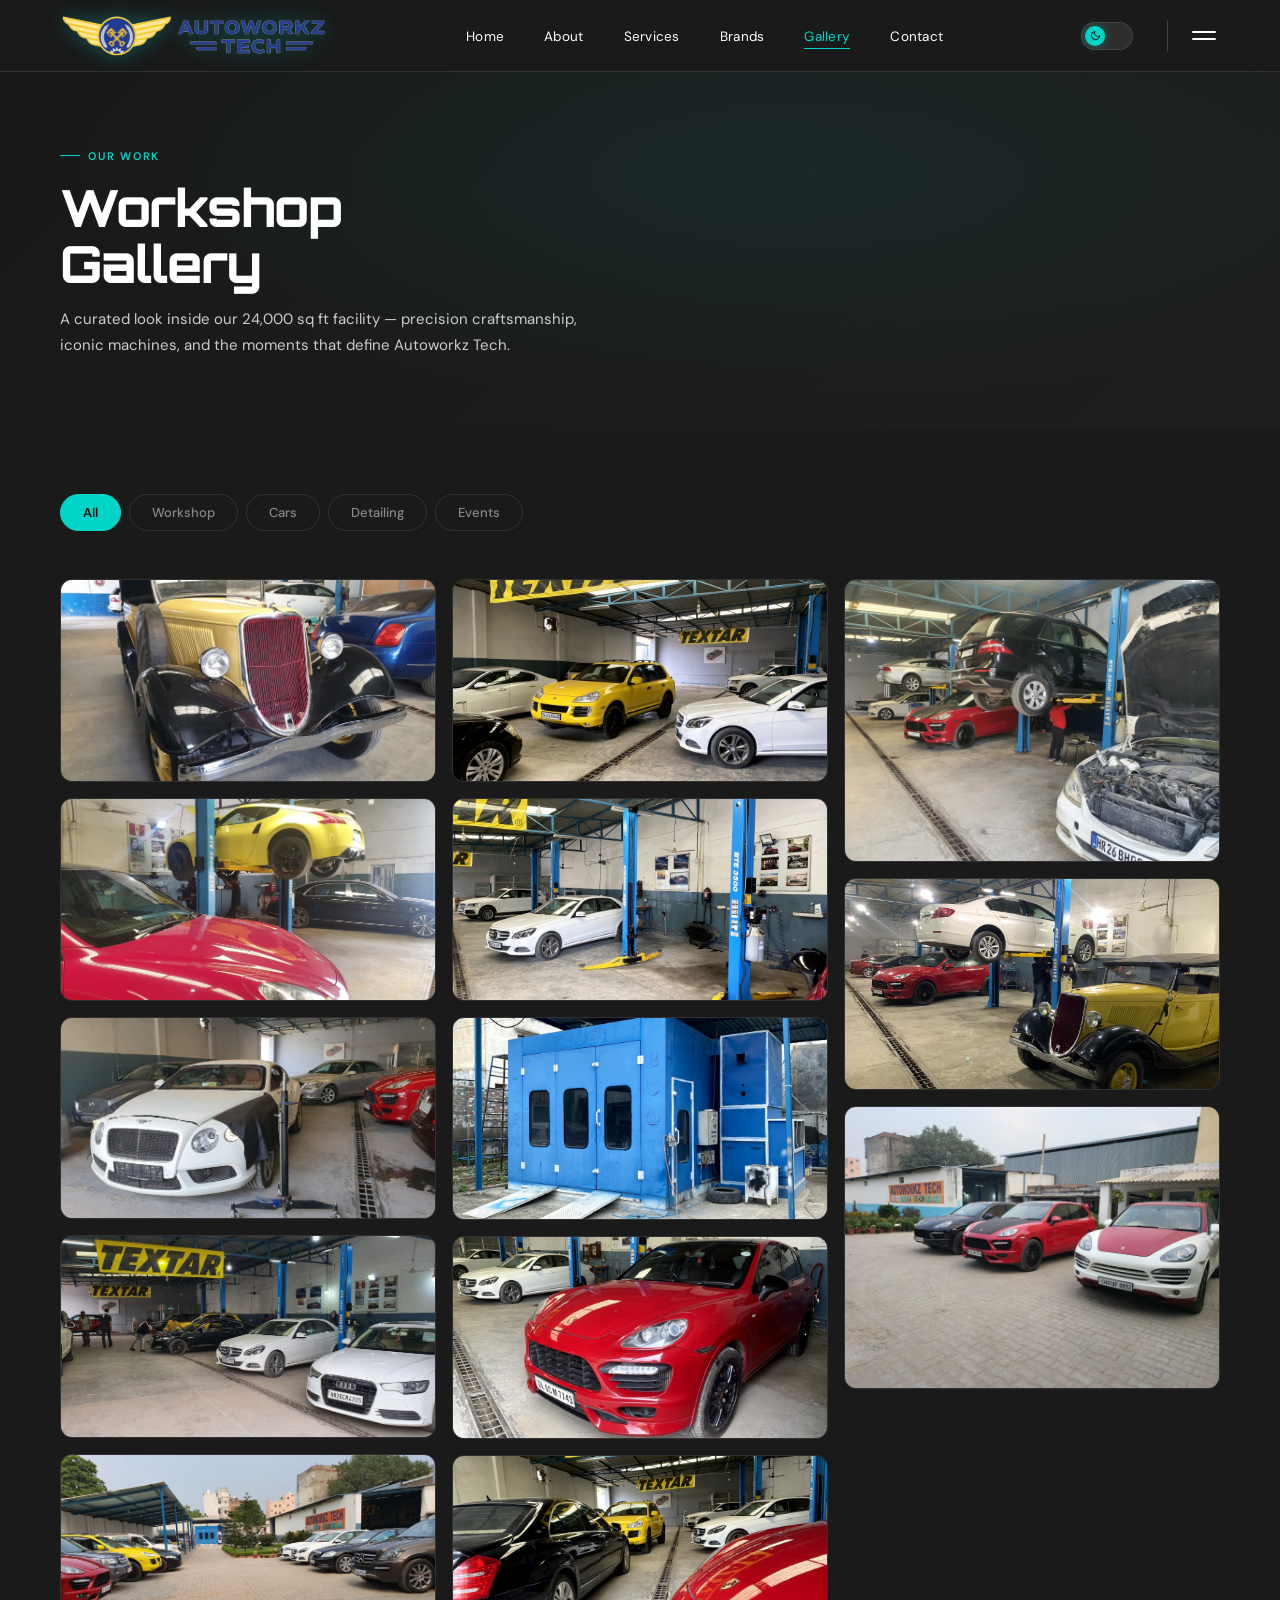
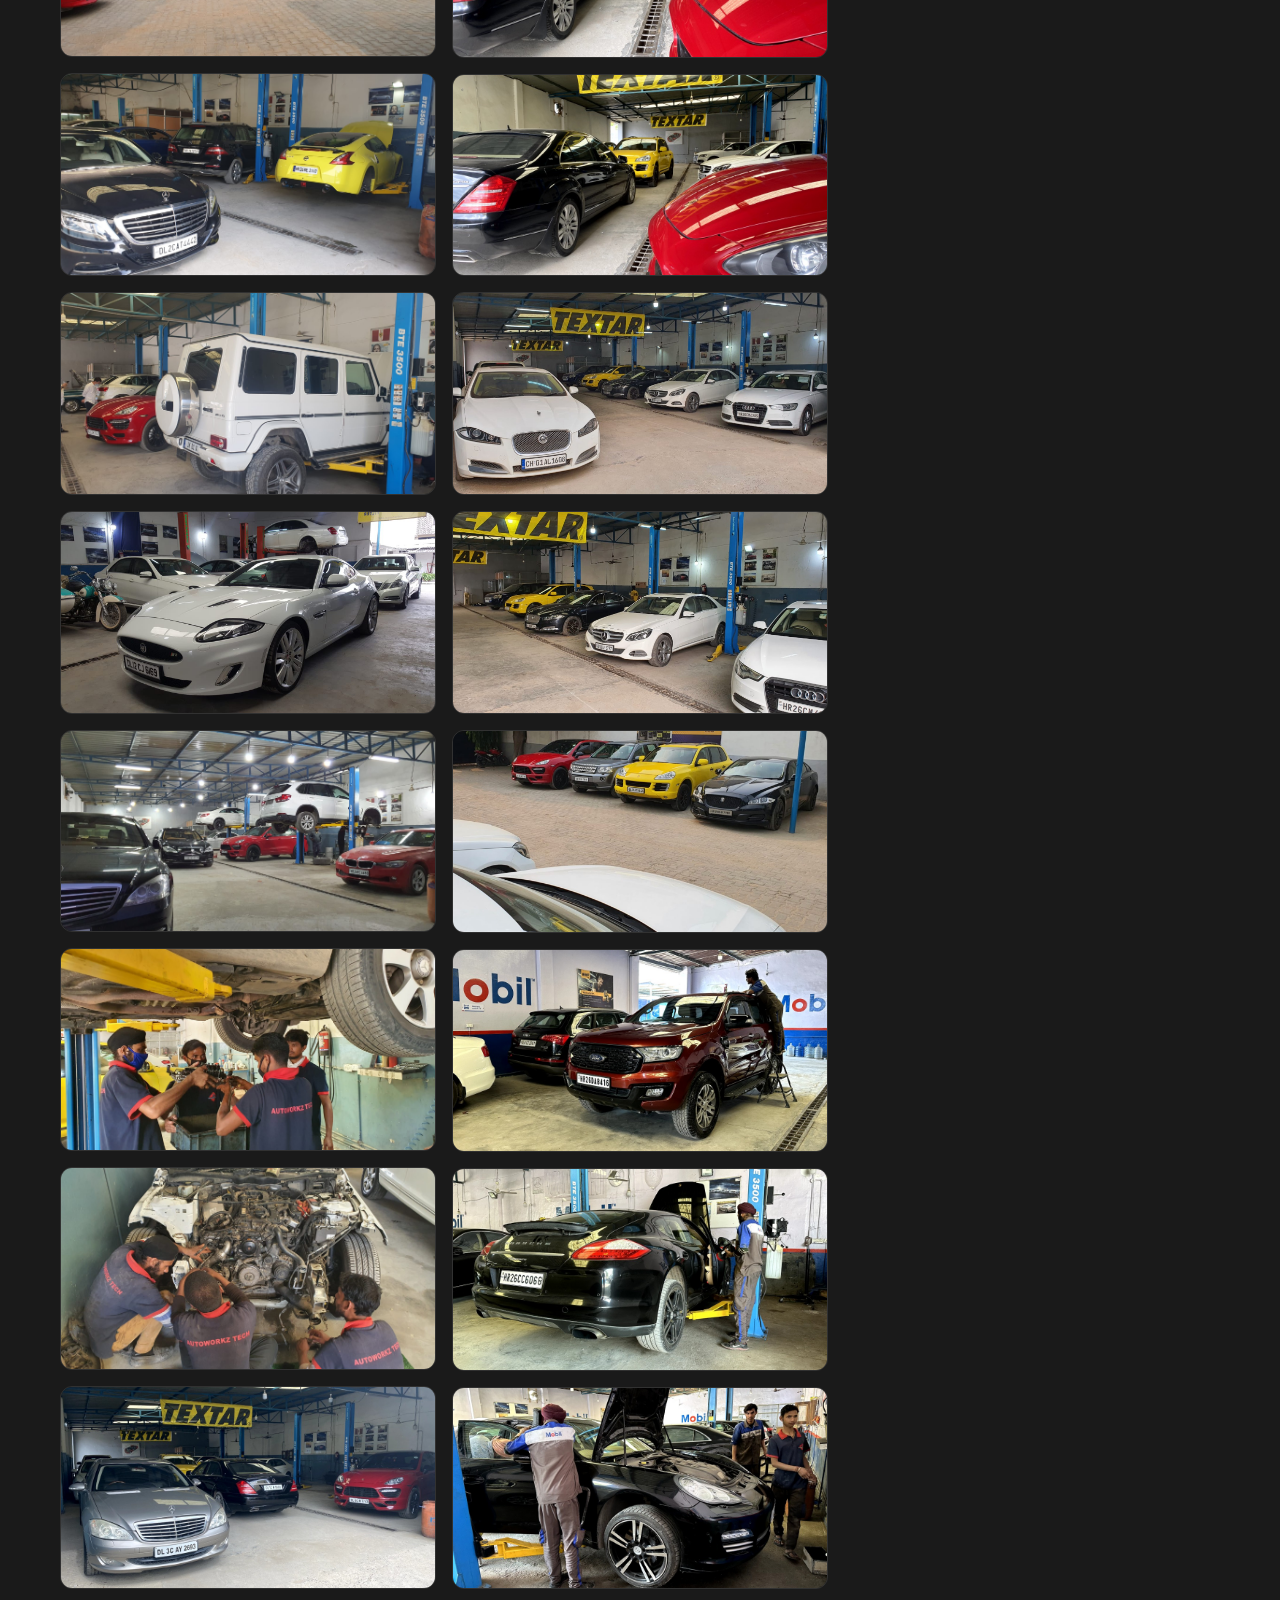
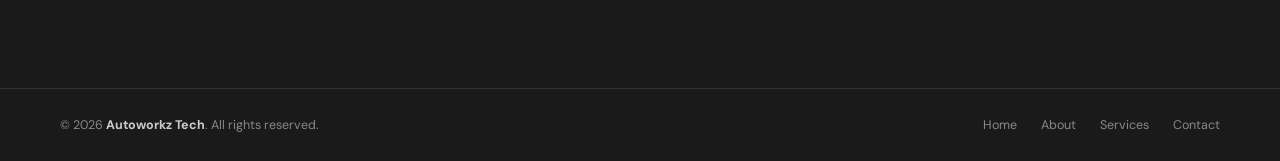
==== commit ad042744: "final commit" ====
--- a/gallery.html
+++ b/gallery.html
@@ -1,4 +1,4 @@
-﻿<!DOCTYPE html>
+<!DOCTYPE html>
 <html lang="en">
 
 <head>
@@ -28,8 +28,7 @@
     <nav class="navbar" id="navbar">
         <div class="container">
             <a href="index.html" class="logo">
-                <img src="awt-h-logo.png" alt="Autoworkz Tech Logo"
-                    style="height:44px;width:auto;display:block;filter:drop-shadow(0 0 10px rgba(0,212,200,.35));" />
+                <img src="awt-h-logo.png" alt="Autoworkz Tech Logo" />
             </a>
             <ul class="nav-links">
                 <li><a href="index.html#home">Home</a></li>
@@ -505,6 +504,166 @@
                         </svg>
                     </div>
                 </div>
+
+                <div class="gallery-item" data-category="cars" data-title="New Arrival" data-tag="Cars">
+                    <img src="assets/129b8eb2-8bb0-4b29-b34f-9369c4b9e2d1.JPG" alt="Autoworkz Tech" loading="lazy" />
+                    <div class="gallery-overlay">
+                        <span class="gallery-overlay-tag">Cars</span>
+                        <span class="gallery-overlay-title">New Arrival</span>
+                    </div>
+                    <div class="gallery-zoom-icon">
+                        <svg viewBox="0 0 24 24">
+                            <circle cx="11" cy="11" r="8" />
+                            <line x1="21" y1="21" x2="16.65" y2="16.65" />
+                            <line x1="11" y1="8" x2="11" y2="14" />
+                            <line x1="8" y1="11" x2="14" y2="11" />
+                        </svg>
+                    </div>
+                </div>
+
+                <div class="gallery-item" data-category="cars" data-title="New Arrival" data-tag="Cars">
+                    <img src="assets/27ffe0ff-1f14-470f-9ae8-6d1dad2b3de9.JPG" alt="Autoworkz Tech" loading="lazy" />
+                    <div class="gallery-overlay">
+                        <span class="gallery-overlay-tag">Cars</span>
+                        <span class="gallery-overlay-title">New Arrival</span>
+                    </div>
+                    <div class="gallery-zoom-icon">
+                        <svg viewBox="0 0 24 24">
+                            <circle cx="11" cy="11" r="8" />
+                            <line x1="21" y1="21" x2="16.65" y2="16.65" />
+                            <line x1="11" y1="8" x2="11" y2="14" />
+                            <line x1="8" y1="11" x2="14" y2="11" />
+                        </svg>
+                    </div>
+                </div>
+
+                <div class="gallery-item" data-category="cars" data-title="New Arrival" data-tag="Cars">
+                    <img src="assets/2e355eb4-01ac-401c-8d15-bf3b2af4cd4b.JPG" alt="Autoworkz Tech" loading="lazy" />
+                    <div class="gallery-overlay">
+                        <span class="gallery-overlay-tag">Cars</span>
+                        <span class="gallery-overlay-title">New Arrival</span>
+                    </div>
+                    <div class="gallery-zoom-icon">
+                        <svg viewBox="0 0 24 24">
+                            <circle cx="11" cy="11" r="8" />
+                            <line x1="21" y1="21" x2="16.65" y2="16.65" />
+                            <line x1="11" y1="8" x2="11" y2="14" />
+                            <line x1="8" y1="11" x2="14" y2="11" />
+                        </svg>
+                    </div>
+                </div>
+
+                <div class="gallery-item" data-category="cars" data-title="New Arrival" data-tag="Cars">
+                    <img src="assets/4b53ced7-7651-483f-88f8-9968839cd8f0.JPG" alt="Autoworkz Tech" loading="lazy" />
+                    <div class="gallery-overlay">
+                        <span class="gallery-overlay-tag">Cars</span>
+                        <span class="gallery-overlay-title">New Arrival</span>
+                    </div>
+                    <div class="gallery-zoom-icon">
+                        <svg viewBox="0 0 24 24">
+                            <circle cx="11" cy="11" r="8" />
+                            <line x1="21" y1="21" x2="16.65" y2="16.65" />
+                            <line x1="11" y1="8" x2="11" y2="14" />
+                            <line x1="8" y1="11" x2="14" y2="11" />
+                        </svg>
+                    </div>
+                </div>
+
+                <div class="gallery-item" data-category="cars" data-title="New Arrival" data-tag="Cars">
+                    <img src="assets/7d7794ef-f5de-4bcc-af71-2f6ceb17de55.JPG" alt="Autoworkz Tech" loading="lazy" />
+                    <div class="gallery-overlay">
+                        <span class="gallery-overlay-tag">Cars</span>
+                        <span class="gallery-overlay-title">New Arrival</span>
+                    </div>
+                    <div class="gallery-zoom-icon">
+                        <svg viewBox="0 0 24 24">
+                            <circle cx="11" cy="11" r="8" />
+                            <line x1="21" y1="21" x2="16.65" y2="16.65" />
+                            <line x1="11" y1="8" x2="11" y2="14" />
+                            <line x1="8" y1="11" x2="14" y2="11" />
+                        </svg>
+                    </div>
+                </div>
+
+                <div class="gallery-item" data-category="cars" data-title="New Arrival" data-tag="Cars">
+                    <img src="assets/IMG_1357.PNG" alt="Autoworkz Tech" loading="lazy" />
+                    <div class="gallery-overlay">
+                        <span class="gallery-overlay-tag">Cars</span>
+                        <span class="gallery-overlay-title">New Arrival</span>
+                    </div>
+                    <div class="gallery-zoom-icon">
+                        <svg viewBox="0 0 24 24">
+                            <circle cx="11" cy="11" r="8" />
+                            <line x1="21" y1="21" x2="16.65" y2="16.65" />
+                            <line x1="11" y1="8" x2="11" y2="14" />
+                            <line x1="8" y1="11" x2="14" y2="11" />
+                        </svg>
+                    </div>
+                </div>
+
+                <div class="gallery-item" data-category="cars" data-title="New Arrival" data-tag="Cars">
+                    <img src="assets/IMG_3176.jpeg" alt="Autoworkz Tech" loading="lazy" />
+                    <div class="gallery-overlay">
+                        <span class="gallery-overlay-tag">Cars</span>
+                        <span class="gallery-overlay-title">New Arrival</span>
+                    </div>
+                    <div class="gallery-zoom-icon">
+                        <svg viewBox="0 0 24 24">
+                            <circle cx="11" cy="11" r="8" />
+                            <line x1="21" y1="21" x2="16.65" y2="16.65" />
+                            <line x1="11" y1="8" x2="11" y2="14" />
+                            <line x1="8" y1="11" x2="14" y2="11" />
+                        </svg>
+                    </div>
+                </div>
+
+                <div class="gallery-item" data-category="cars" data-title="New Arrival" data-tag="Cars">
+                    <img src="assets/IMG_3256.jpeg" alt="Autoworkz Tech" loading="lazy" />
+                    <div class="gallery-overlay">
+                        <span class="gallery-overlay-tag">Cars</span>
+                        <span class="gallery-overlay-title">New Arrival</span>
+                    </div>
+                    <div class="gallery-zoom-icon">
+                        <svg viewBox="0 0 24 24">
+                            <circle cx="11" cy="11" r="8" />
+                            <line x1="21" y1="21" x2="16.65" y2="16.65" />
+                            <line x1="11" y1="8" x2="11" y2="14" />
+                            <line x1="8" y1="11" x2="14" y2="11" />
+                        </svg>
+                    </div>
+                </div>
+
+                <div class="gallery-item" data-category="cars" data-title="New Arrival" data-tag="Cars">
+                    <img src="assets/a48365ce-52b0-440b-a40b-4a9ddeecea8e.JPG" alt="Autoworkz Tech" loading="lazy" />
+                    <div class="gallery-overlay">
+                        <span class="gallery-overlay-tag">Cars</span>
+                        <span class="gallery-overlay-title">New Arrival</span>
+                    </div>
+                    <div class="gallery-zoom-icon">
+                        <svg viewBox="0 0 24 24">
+                            <circle cx="11" cy="11" r="8" />
+                            <line x1="21" y1="21" x2="16.65" y2="16.65" />
+                            <line x1="11" y1="8" x2="11" y2="14" />
+                            <line x1="8" y1="11" x2="14" y2="11" />
+                        </svg>
+                    </div>
+                </div>
+
+                <div class="gallery-item" data-category="cars" data-title="New Arrival" data-tag="Cars">
+                    <img src="assets/bf1b6b07-7907-44c0-a43a-c23ffc83eb8d.JPG" alt="Autoworkz Tech" loading="lazy" />
+                    <div class="gallery-overlay">
+                        <span class="gallery-overlay-tag">Cars</span>
+                        <span class="gallery-overlay-title">New Arrival</span>
+                    </div>
+                    <div class="gallery-zoom-icon">
+                        <svg viewBox="0 0 24 24">
+                            <circle cx="11" cy="11" r="8" />
+                            <line x1="21" y1="21" x2="16.65" y2="16.65" />
+                            <line x1="11" y1="8" x2="11" y2="14" />
+                            <line x1="8" y1="11" x2="14" y2="11" />
+                        </svg>
+                    </div>
+                </div>
             </div>
     </section>
 
--- a/css/gallery.css
+++ b/css/gallery.css
@@ -184,6 +184,14 @@
     flex-shrink: 0;
 }
 
+.logo img {
+    height: 44px;
+    width: auto;
+    display: block;
+    filter: drop-shadow(0 0 10px rgba(0, 212, 200, .35));
+    transition: height var(--fast);
+}
+
 .logo-icon {
     width: 40px;
     height: 40px;
@@ -707,12 +715,21 @@
         padding: 0 20px;
     }
 
+    .logo img {
+        height: 28px;
+    }
+
     .nav-links {
         display: none;
     }
 
     .nav-right {
         margin-left: auto;
+        gap: 16px;
+    }
+
+    .theme-toggle {
+        margin-right: 0;
     }
 
     .page-hero {
@@ -773,23 +790,33 @@
 }
 
 .nav-m-link {
-    font-size: 20px;
-    font-weight: 600;
+    font-size: 15px;
+    font-weight: 500;
     color: var(--txt);
     padding: 14px 0;
-    border-bottom: 1px solid var(--border);
-    transition: color var(--fast), padding-left 0.2s ease;
-    display: block;
-    letter-spacing: -0.01em;
-}
-
-.nav-m-link:last-child {
-    border-bottom: none;
+    transition: color var(--fast);
+    display: inline-block;
+    position: relative;
+    letter-spacing: .02em;
+}
+
+.nav-m-link::after {
+    content: '';
+    position: absolute;
+    bottom: 8px;
+    left: 0;
+    width: 0;
+    height: 1px;
+    background: var(--accent);
+    transition: width var(--fast);
 }
 
 .nav-m-link:hover {
     color: var(--accent);
-    padding-left: 10px;
+}
+
+.nav-m-link:hover::after {
+    width: 100%;
 }
 
 .hamburger.open span:first-child {
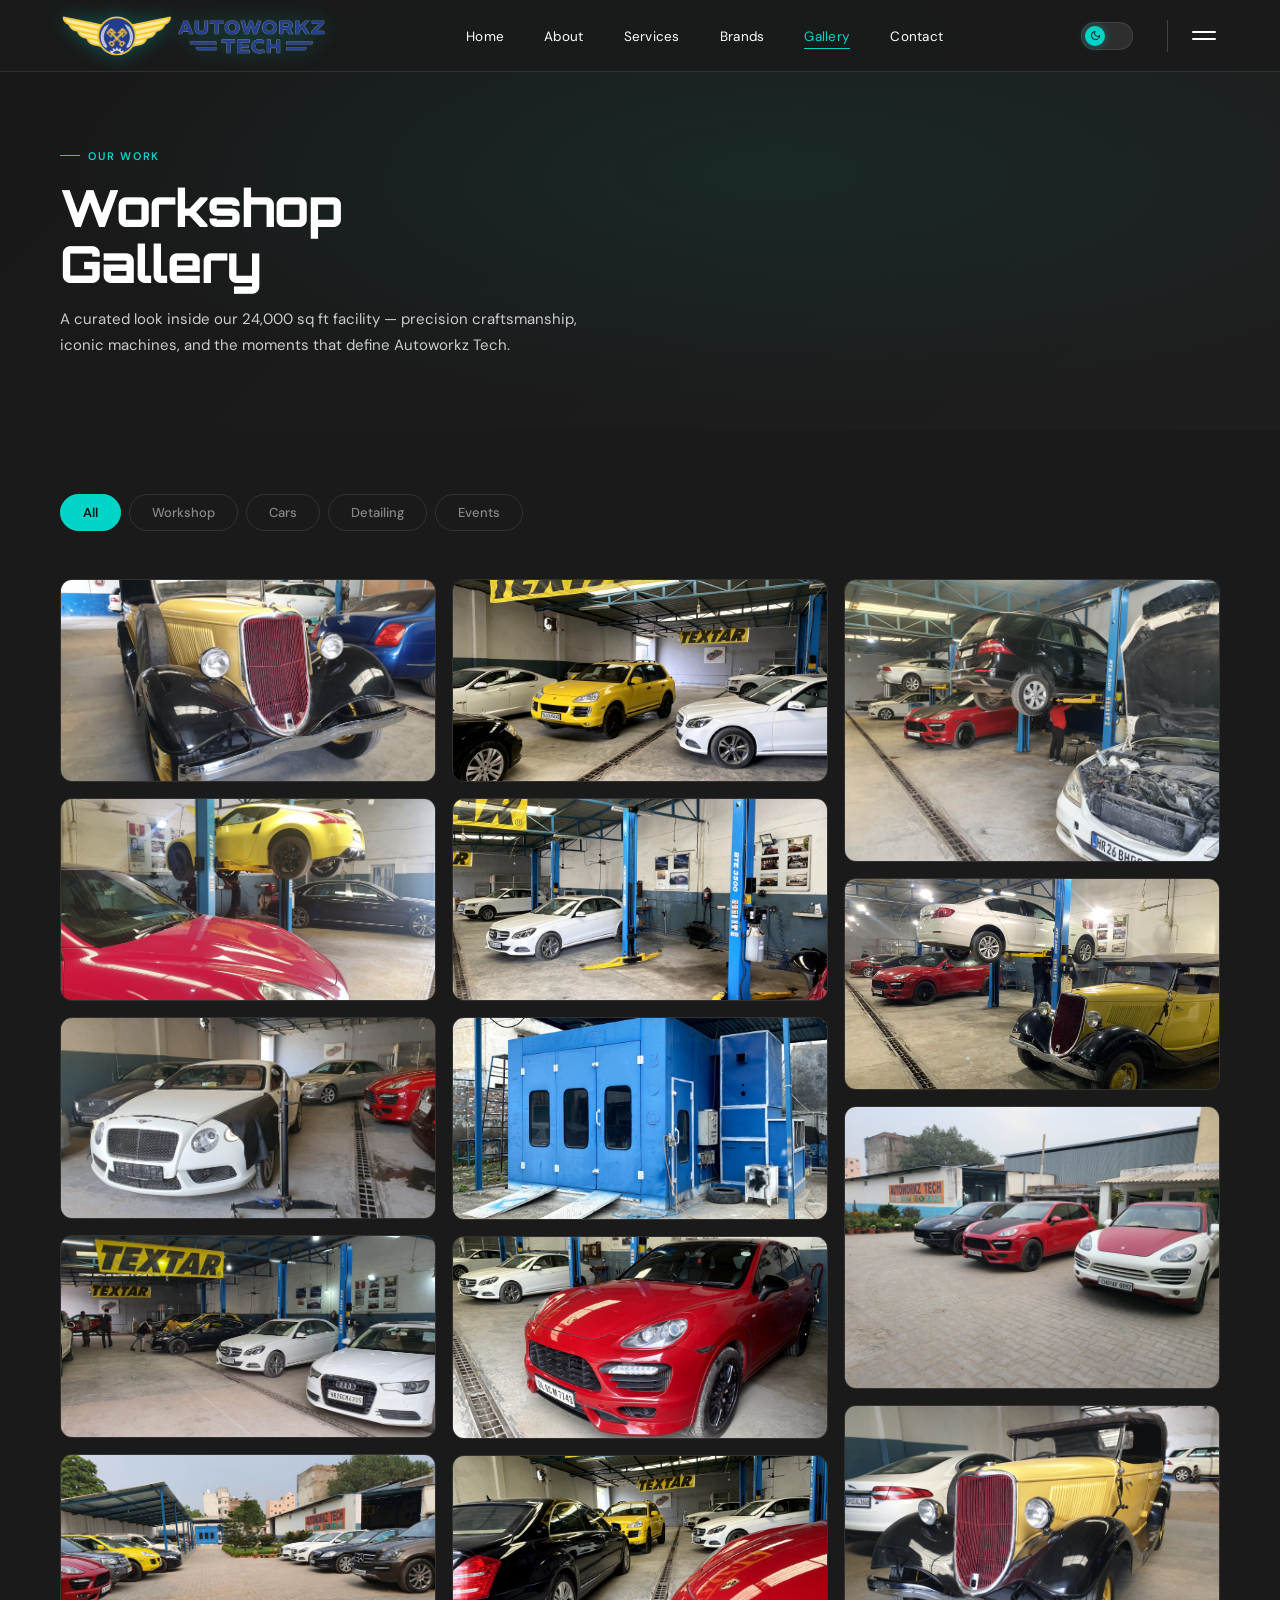
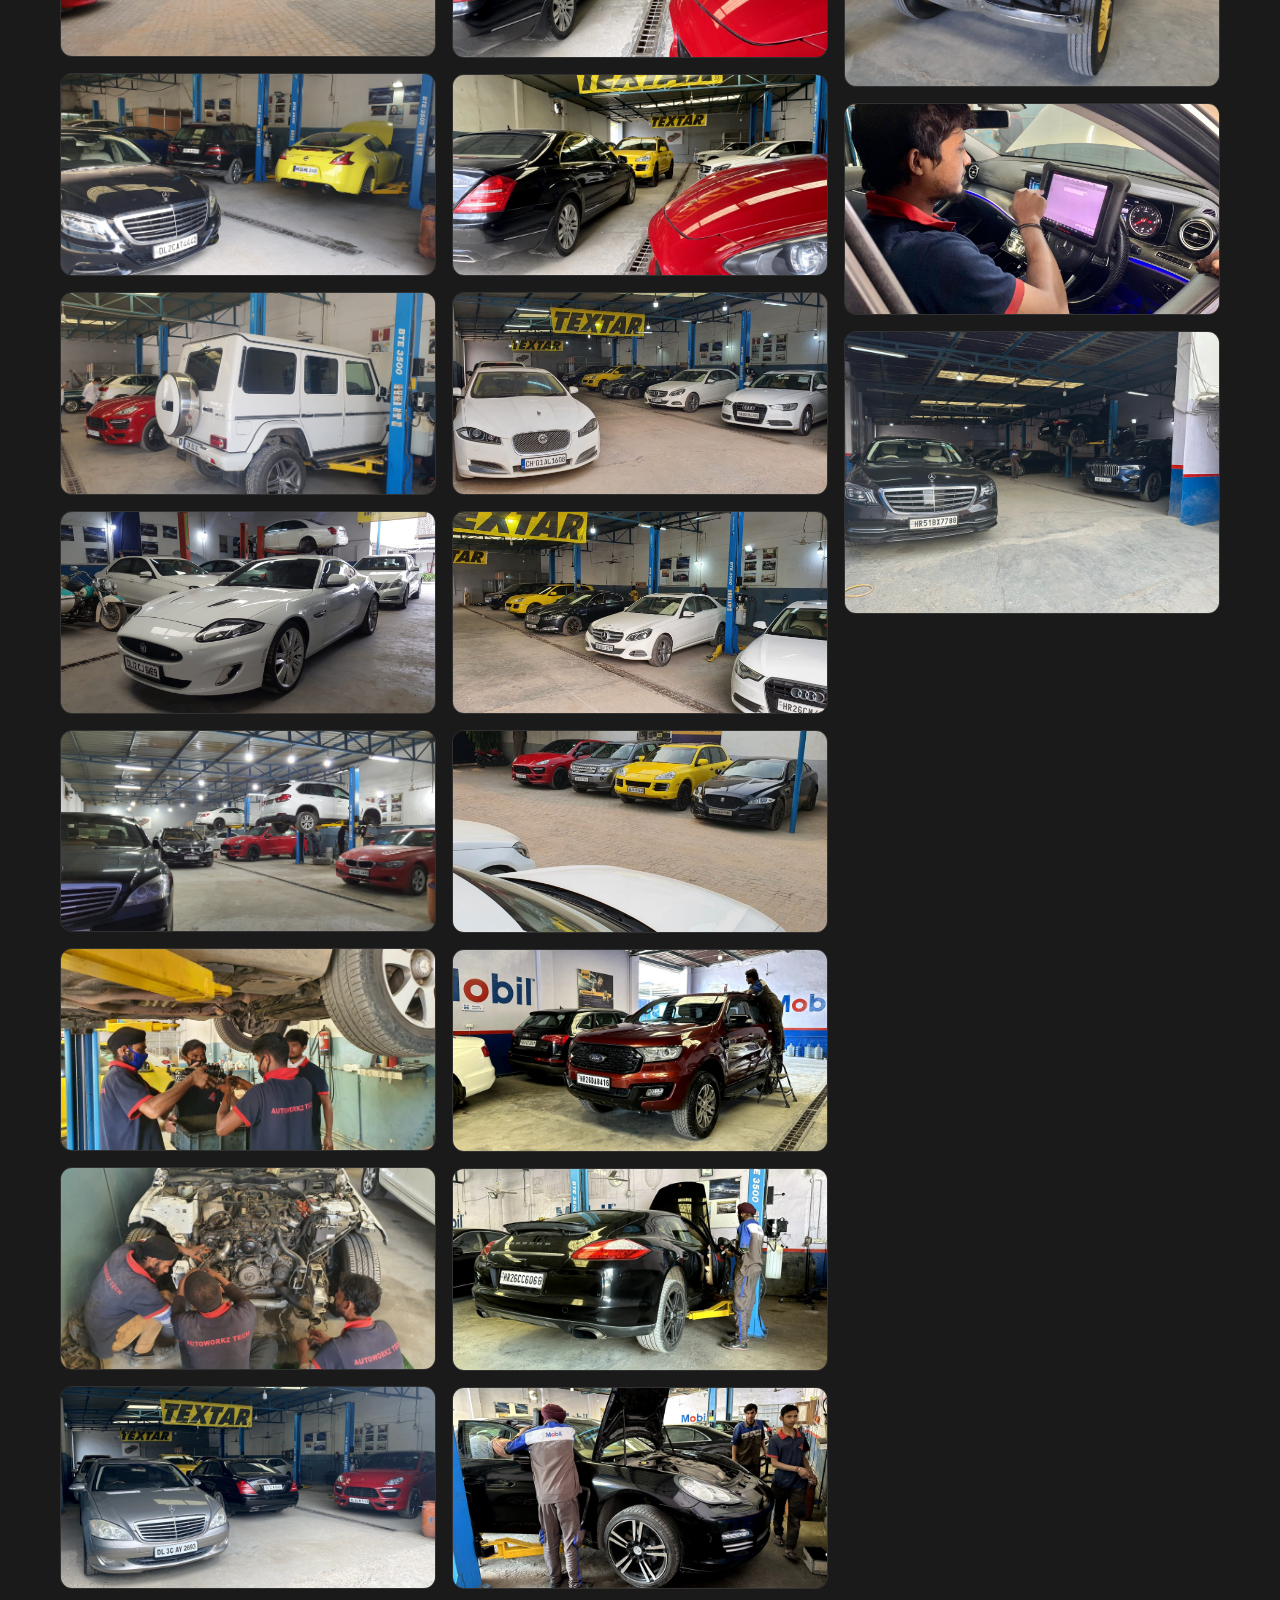
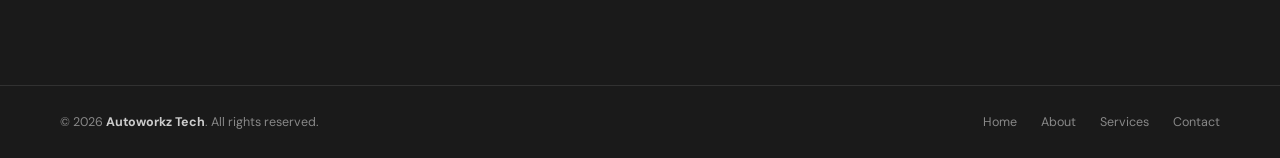
==== commit 23bd2b88: "finished" ====
--- a/gallery.html
+++ b/gallery.html
@@ -585,21 +585,6 @@
                     </div>
                 </div>
 
-                <div class="gallery-item" data-category="cars" data-title="New Arrival" data-tag="Cars">
-                    <img src="assets/IMG_1357.PNG" alt="Autoworkz Tech" loading="lazy" />
-                    <div class="gallery-overlay">
-                        <span class="gallery-overlay-tag">Cars</span>
-                        <span class="gallery-overlay-title">New Arrival</span>
-                    </div>
-                    <div class="gallery-zoom-icon">
-                        <svg viewBox="0 0 24 24">
-                            <circle cx="11" cy="11" r="8" />
-                            <line x1="21" y1="21" x2="16.65" y2="16.65" />
-                            <line x1="11" y1="8" x2="11" y2="14" />
-                            <line x1="8" y1="11" x2="14" y2="11" />
-                        </svg>
-                    </div>
-                </div>
 
                 <div class="gallery-item" data-category="cars" data-title="New Arrival" data-tag="Cars">
                     <img src="assets/IMG_3176.jpeg" alt="Autoworkz Tech" loading="lazy" />
